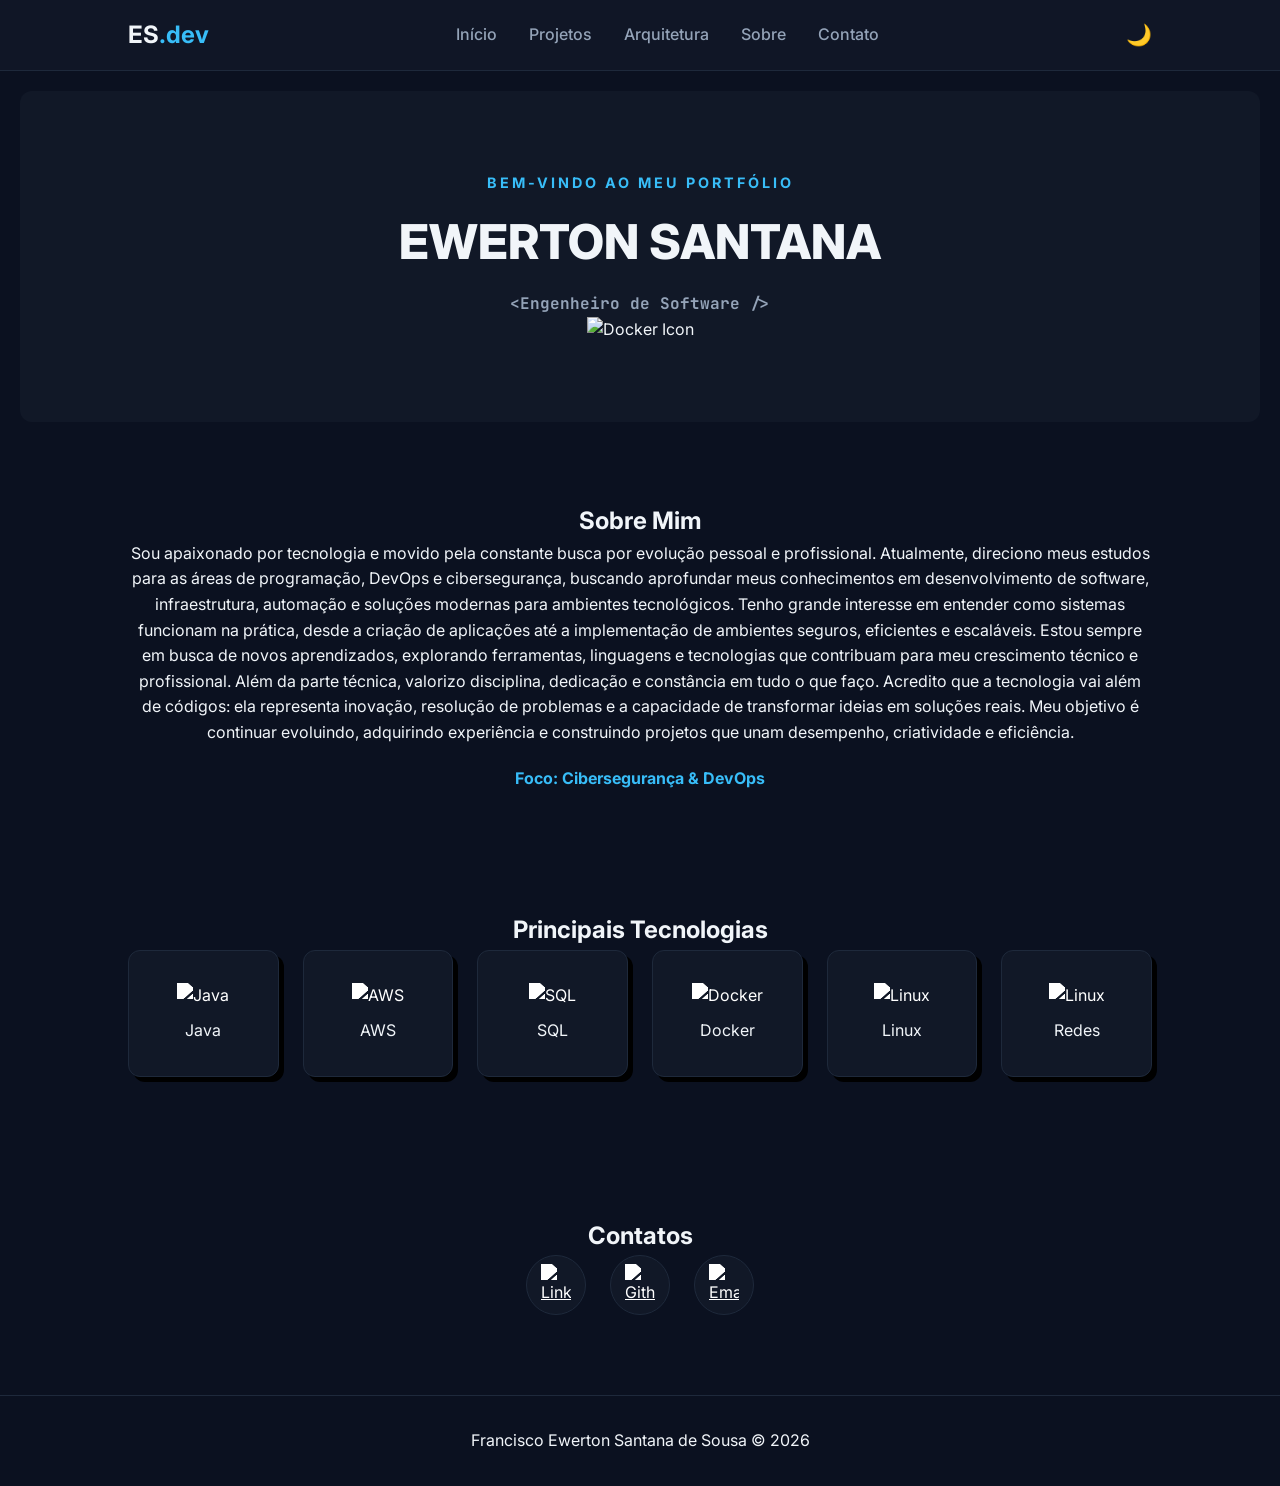
==== index.html @ 721ee4a9 "Atualização do portfólio" ====
<!DOCTYPE html>
<html lang="pt-br">
<head>
    <meta charset="UTF-8">
    <meta name="viewport" content="width=device-width, initial-scale=1.0">
    <title>Ewerton Santana | Engenheiro de Software</title>
    <link rel="stylesheet" href="style.css">
    <script src="https://unpkg.com/i18next/dist/umd/i18next.min.js"></script>
    <link rel="shortcut icon" href="img/logo1.png" type="image/x-icon">
    <link href="https://fonts.googleapis.com/css2?family=Inter:wght@300;400;700&family=JetBrains+Mono&display=swap" rel="stylesheet">
</head>
<body>

<header class="navbar">
    <div class="logo">ES<span>.dev</span></div>
    
    <div class="menu-toggle" id="mobile-menu">
        <span class="bar"></span>
        <span class="bar"></span>
        <span class="bar"></span>
    </div>

    <nav class="nav-menu">
        <ul class="menu-links">
            <li><a href="#" data-i18n="nav_inicio">Início</a></li>
            <li><a href="projetos.html" data-i18n="nav_projetos">Projetos</a></li>
            <li><a href="Arquitetura.html" data-i18n="nav_arquitetura">Arquitetura</a></li>
            <li><a href="sobre.html" data-i18n="nav_sobre">Sobre</a></li>
            <li><a href="contatos.html" data-i18n="nav_contato">Contato</a></li>
        </ul>
    </nav>

    <div class="actions">
        
        <button id="toggle-theme">🌙</button>
    </div>
</header>

<main class="content">
    <section class="hero">
        <div class="hero-content">
            <h2 data-i18n="welcome" class="welcome-text">Bem-vindo ao meu portfólio</h2>
            <h1>EWERTON SANTANA</h1>
            <h4 class="typing-text" data-i18n="cargo">&lt;Engenheiro de Software /&gt;</h4>
                        
            <div class="hero-badge">
                <img src="https://img.icons8.com/?size=100&id=6z06wCF5xvcW&format=png&color=4DABF7" alt="Docker Icon">
            </div>
        </div>
    </section>

    <section class="about-summary">
        <div class="container">
            <h2 data-i18n="nav_sobre">Sobre Mim</h2>
            <p data-i18n="about_p1">Sou apaixonado por tecnologia e movido pela constante busca por evolução pessoal e profissional. Atualmente, direciono meus estudos para as áreas de programação, DevOps e cibersegurança, buscando aprofundar meus conhecimentos em desenvolvimento de software, infraestrutura, automação e soluções modernas para ambientes tecnológicos.
Tenho grande interesse em entender como sistemas funcionam na prática, desde a criação de aplicações até a implementação de ambientes seguros, eficientes e escaláveis. Estou sempre em busca de novos aprendizados, explorando ferramentas, linguagens e tecnologias que contribuam para meu crescimento técnico e profissional.
Além da parte técnica, valorizo disciplina, dedicação e constância em tudo o que faço. Acredito que a tecnologia vai além de códigos: ela representa inovação, resolução de problemas e a capacidade de transformar ideias em soluções reais. Meu objetivo é continuar evoluindo, adquirindo experiência e construindo projetos que unam desempenho, criatividade e eficiência.</p>
            <div class="about-highlights">
                <span><strong>Foco:</strong> Cibersegurança & DevOps</span>
                
            </div>
        </div>
    </section>

    <section class="tech">
      <center>  <h2 data-i18n="tech_titulo">Principais Tecnologias</h2> </center>
       <center>  <h2 data-i18n="tech_titulo"></h2> </center>
 <center>  <h2 data-i18n="tech_titulo"></h2> </center>




        <div class="grid">
            <div class="card"><img src="https://img.icons8.com/?size=100&id=ETDhNONw82Nc&format=png&color=000000" alt="Java"><p>Java</p></div>
            <div class="card"><img src="https://img.icons8.com/?size=100&id=VoXRGxL3ekkk&format=png&color=000000" alt="AWS"><p>AWS</p></div>
            <div class="card"><img src="https://img.icons8.com/?size=100&id=dwJoQUjh5qoh&format=png&color=000000" alt="SQL"><p>SQL</p></div>
            <div class="card"><img src="https://img.icons8.com/?size=100&id=22801&format=png&color=000000" alt="Docker"><p>Docker</p></div>
            <div class="card"><img src="https://img.icons8.com/?size=100&id=38796&format=png&color=000000" alt="Linux"><p>Linux</p></div>
             <div class="card"><img src="https://img.icons8.com/?size=100&id=rl0sIZNchpNB&format=png&color=000000" alt="Linux"><p>Redes</p></div>
        </div>
    </section>

    <section class="contact">
        <h2 data-i18n="nav_contato">Contatos</h2>
        <div class="contact-buttons">
            <a href="https://www.linkedin.com/in/ewerton-sousa2406" class="social-btn"><img src="https://img.icons8.com/?size=50&id=16166&format=png&color=FFFFFF" alt="Linkedin"></a>
            <a href="https://github.com/Ewerton-ux" class="social-btn"><img src="https://img.icons8.com/?size=50&id=16318&format=png&color=FFFFFF" alt="Github"></a>
            <a href="contatos.html" class="social-btn"><img src="https://img.icons8.com/?size=100&id=rUgzXdXFnhmg&format=png&color=FFFFFF" alt="Email"></a>
        </div>
    </section>
</main>

<footer>
    <p>Francisco Ewerton Santana de Sousa &copy; 2026</p>
</footer>

<script src="scritp.js"></script>
</body>
</html>
---- style.css ----
/* ==========================================================================
   1. VARIÁVEIS E CONFIGURAÇÕES
   ========================================================================== */
:root {
    --bg-color: #0B1120;
    --header-bg: rgba(17, 24, 39, 0.9);
    --card-bg: #111827;
    --text-primary: #F1F5F9;
    --text-secondary: #94A3B8;
    --accent-color: #38BDF8;
    --border-color: #1E293B;
    --transition: all 0.3s ease;
    --border-neo: 3px solid #000;
    --shadow-neo: 5px 5px 0px #000;
}

.light-mode {
    --bg-color: #f8f1f9;
    --header-bg: rgba(226, 232, 240, 0.9);
    --card-bg: #0059ff50;
    --text-primary: #0F172A;
    --text-secondary: #475569;
    --accent-color: #0284C7;
    --border-color: #3eb1f3;
}

/* ==========================================================================
   2. RESET E GERAL
   ========================================================================== */
* { margin: 0; padding: 0; box-sizing: border-box; }

body {
    background-color: var(--bg-color);
    color: var(--text-primary);
    font-family: 'Inter', sans-serif;
    line-height: 1.6;
    overflow-x: hidden;
}

/* ==========================================================================
   3. NAVBAR E MENU RESPONSIVO
   ========================================================================== */
.navbar {
    display: flex;
    justify-content: space-between;
    align-items: center;
    padding: 1rem 10%;
    background: var(--header-bg);
    backdrop-filter: blur(10px);
    position: sticky;
    top: 0;
    z-index: 1000;
    border-bottom: 1px solid var(--border-color);
}

.logo { font-size: 1.5rem; font-weight: bold; }
.logo span { color: var(--accent-color); }

.menu-links { display: flex; list-style: none; gap: 2rem; }
.menu-links a { text-decoration: none; color: var(--text-secondary); font-weight: 500; transition: var(--transition); }
.menu-links a:hover { color: var(--accent-color); }

.menu-toggle { display: none; flex-direction: column; cursor: pointer; gap: 5px; z-index: 1001; }
.bar { width: 25px; height: 3px; background-color: var(--text-primary); transition: 0.3s; }

.actions { display: flex; align-items: center; gap: 1rem; }
.lang-select { background: var(--card-bg); color: var(--text-primary); border: 1px solid var(--border-color); padding: 5px; border-radius: 5px; }
#toggle-theme { background: transparent; border: none; font-size: 1.3rem; cursor: pointer; color: var(--text-primary); }

/* Layout Mobile */
@media (max-width: 768px) {
    .menu-toggle { display: flex; }

    .nav-menu {
        position: fixed;
        left: -100%;
        top: 0;
        flex-direction: column;
        background-color: var(--card-bg);
        width: 75%;
        height: 100vh;
        padding-top: 100px;
        transition: 0.4s;
        z-index: 1000;
        box-shadow: 10px 0 20px rgba(0,0,0,0.5);
    }

    .nav-menu.active { left: 0; }

    .menu-links {
        flex-direction: column;
        align-items: center;
        gap: 35px;
    }

    .menu-links a { font-size: 1.2rem; }

    /* X no Botão Hambúrguer */
    .menu-toggle.active .bar:nth-child(2) { opacity: 0; }
    .menu-toggle.active .bar:nth-child(1) { transform: translateY(8px) rotate(45deg); }
    .menu-toggle.active .bar:nth-child(3) { transform: translateY(-8px) rotate(-45deg); }

    .hero h1 { font-size: 2.2rem; }
    .project-card { flex-direction: column; }
    .grid { grid-template-columns: 1fr 1fr; }
}

/* ==========================================================================
   4. SEÇÕES
   ========================================================================== */
.hero { text-align: center; padding: 80px 20px; background-color: var(--card-bg); margin: 20px; border-radius: 12px; }
.welcome-text { font-size: 0.9rem; letter-spacing: 3px; text-transform: uppercase; color: var(--accent-color); margin-bottom: 10px; }
.hero h1 { font-size: 3rem; font-weight: 800; margin: 10px 0; }
.typing-text { color: var(--text-secondary); font-family: 'JetBrains Mono', monospace; }

.about-summary { text-align: center; padding: 60px 10%; }
.about-highlights { display: flex; justify-content: center; gap: 30px; margin-top: 20px; color: var(--accent-color); font-weight: bold; }

.tech { padding: 60px 10%; }
.grid { display: grid; grid-template-columns: repeat(auto-fit, minmax(120px, 1fr)); gap: 1.5rem; }
.card { background: var(--card-bg); padding: 2rem; border-radius: 12px; text-align: center; border: 1px solid var(--border-color); box-shadow: var(--shadow-neo); transition: var(--transition); }
.card img { width: 50px; margin-bottom: 10px; filter: brightness(0) invert(1); }
.light-mode .card img { filter: none; }

.projects { padding: 60px 10%; background-color: var(--card-bg); }
.project-card { display: flex; background: var(--bg-color); border: var(--border-neo); box-shadow: var(--shadow-neo); border-radius: 15px; overflow: hidden; margin: 20px 0; }
.project-img-placeholder { flex: 1; min-height: 200px; }
.project-img-placeholder img { width: 100%; height: 100%; object-fit: cover; }
.project-info { flex: 1.5; padding: 2rem; }

.btn { padding: 0.8rem 1.5rem; border: var(--border-neo); box-shadow: 3px 3px 0px #000; text-decoration: none; font-weight: bold; display: inline-block; transition: 0.2s; }
.btn.primary { background: var(--accent-color); color: #000; }
.btn.secondary { background: #334155; color: #fff; }
.btn:hover { transform: translate(-2px, -2px); box-shadow: 5px 5px 0px #000; }

.contact { text-align: center; padding: 80px 10%; }
.contact-buttons { display: flex; justify-content: center; gap: 1.5rem; }
.social-btn { width: 60px; height: 60px; background: var(--card-bg); border: 1px solid var(--border-color); border-radius: 50%; display: flex; justify-content: center; align-items: center; transition: 0.3s; }
.social-btn img { width: 30px; filter: brightness(0) invert(1); }
.light-mode .social-btn img { filter: none; }

footer { text-align: center; padding: 2rem; border-top: 1px solid var(--border-color); }

/* SCROLLBAR */
::-webkit-scrollbar { width: 8px; }
::-webkit-scrollbar-track { background: var(--bg-color); }
::-webkit-scrollbar-thumb { background: var(--accent-color); border-radius: 10px; }
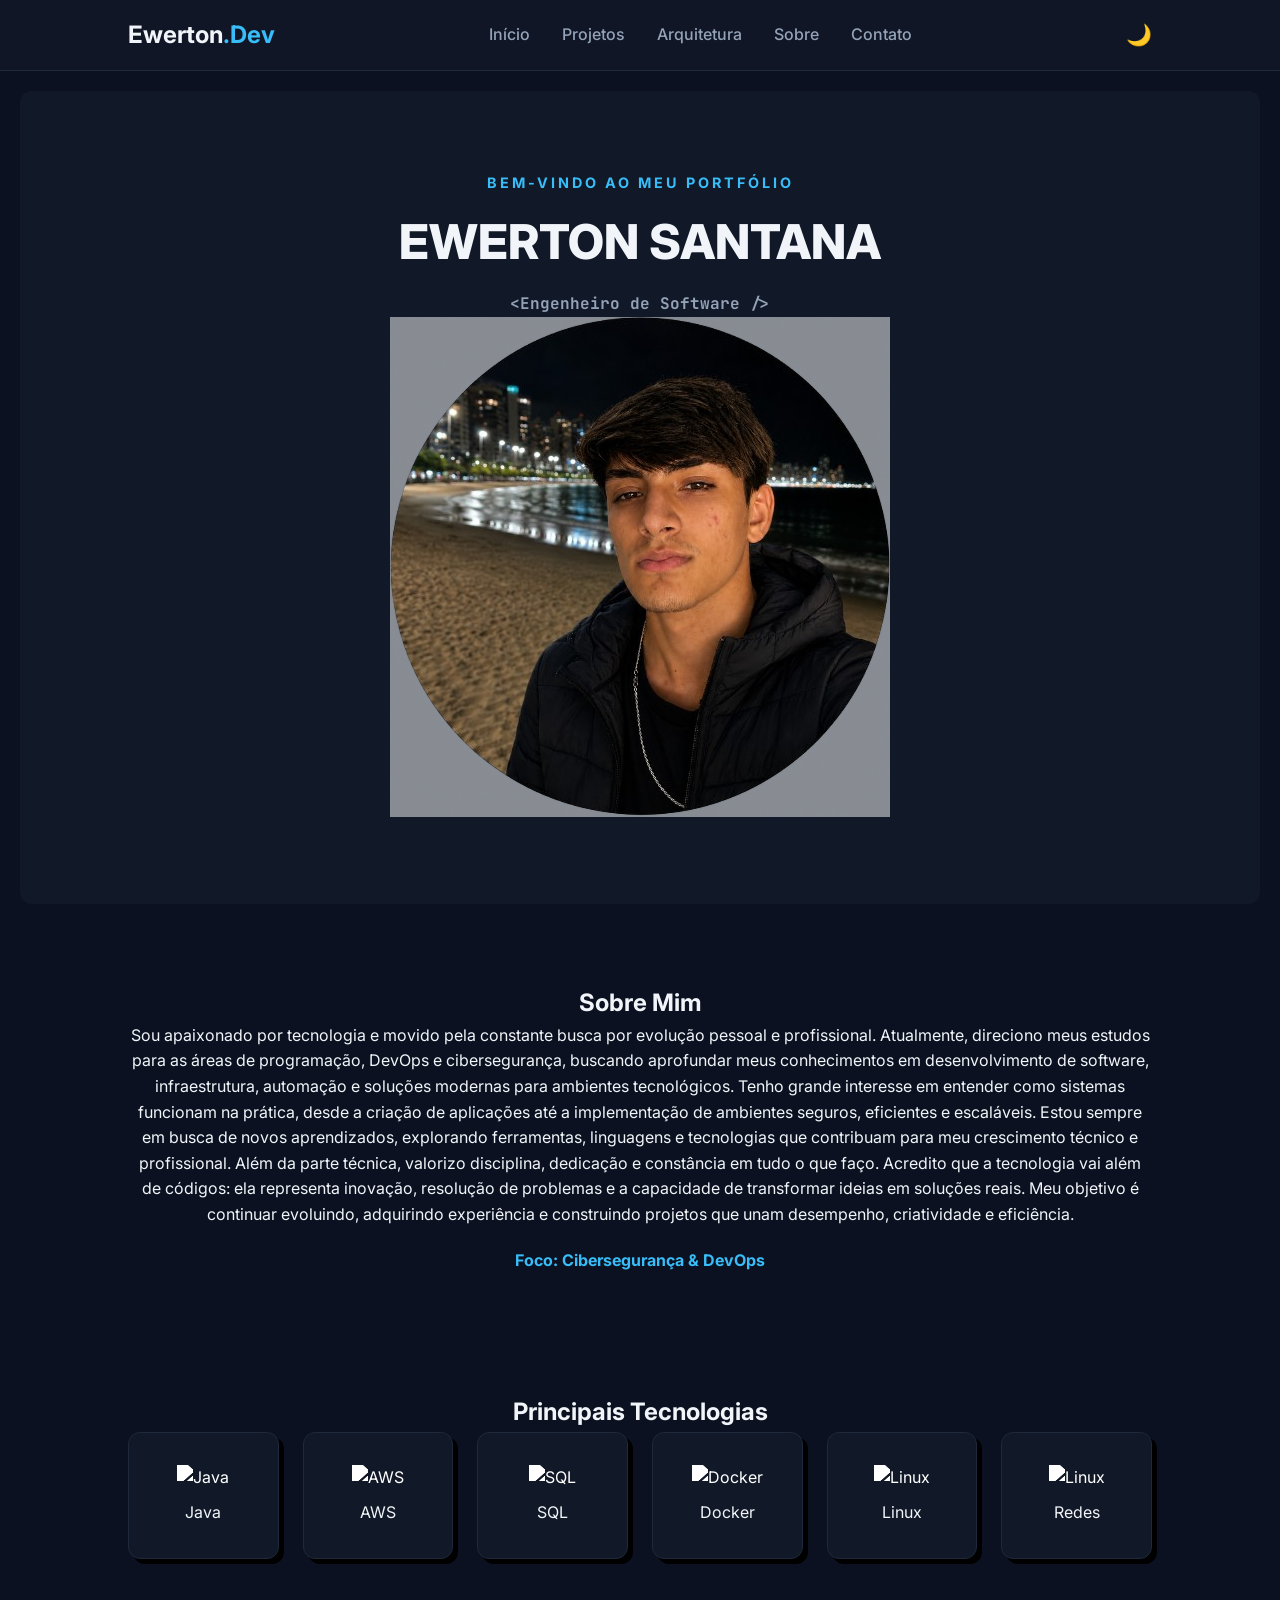
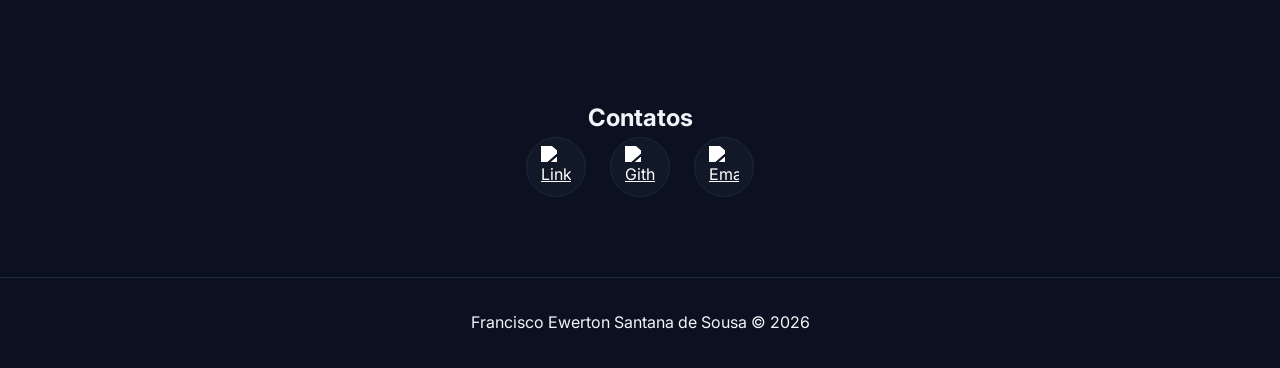
==== commit 0acd8692: "atuaalização pessoal" ====
--- a/index.html
+++ b/index.html
@@ -12,7 +12,7 @@
 <body>
 
 <header class="navbar">
-    <div class="logo">ES<span>.dev</span></div>
+    <div class="logo">Ewerton<span>.Dev</span></div>
     
     <div class="menu-toggle" id="mobile-menu">
         <span class="bar"></span>
@@ -44,7 +44,7 @@
             <h4 class="typing-text" data-i18n="cargo">&lt;Engenheiro de Software /&gt;</h4>
                         
             <div class="hero-badge">
-                <img src="https://img.icons8.com/?size=100&id=6z06wCF5xvcW&format=png&color=4DABF7" alt="Docker Icon">
+                <img src="img/unnamed_2_-removebg-preview.png" alt="Docker Icon">
             </div>
         </div>
     </section>
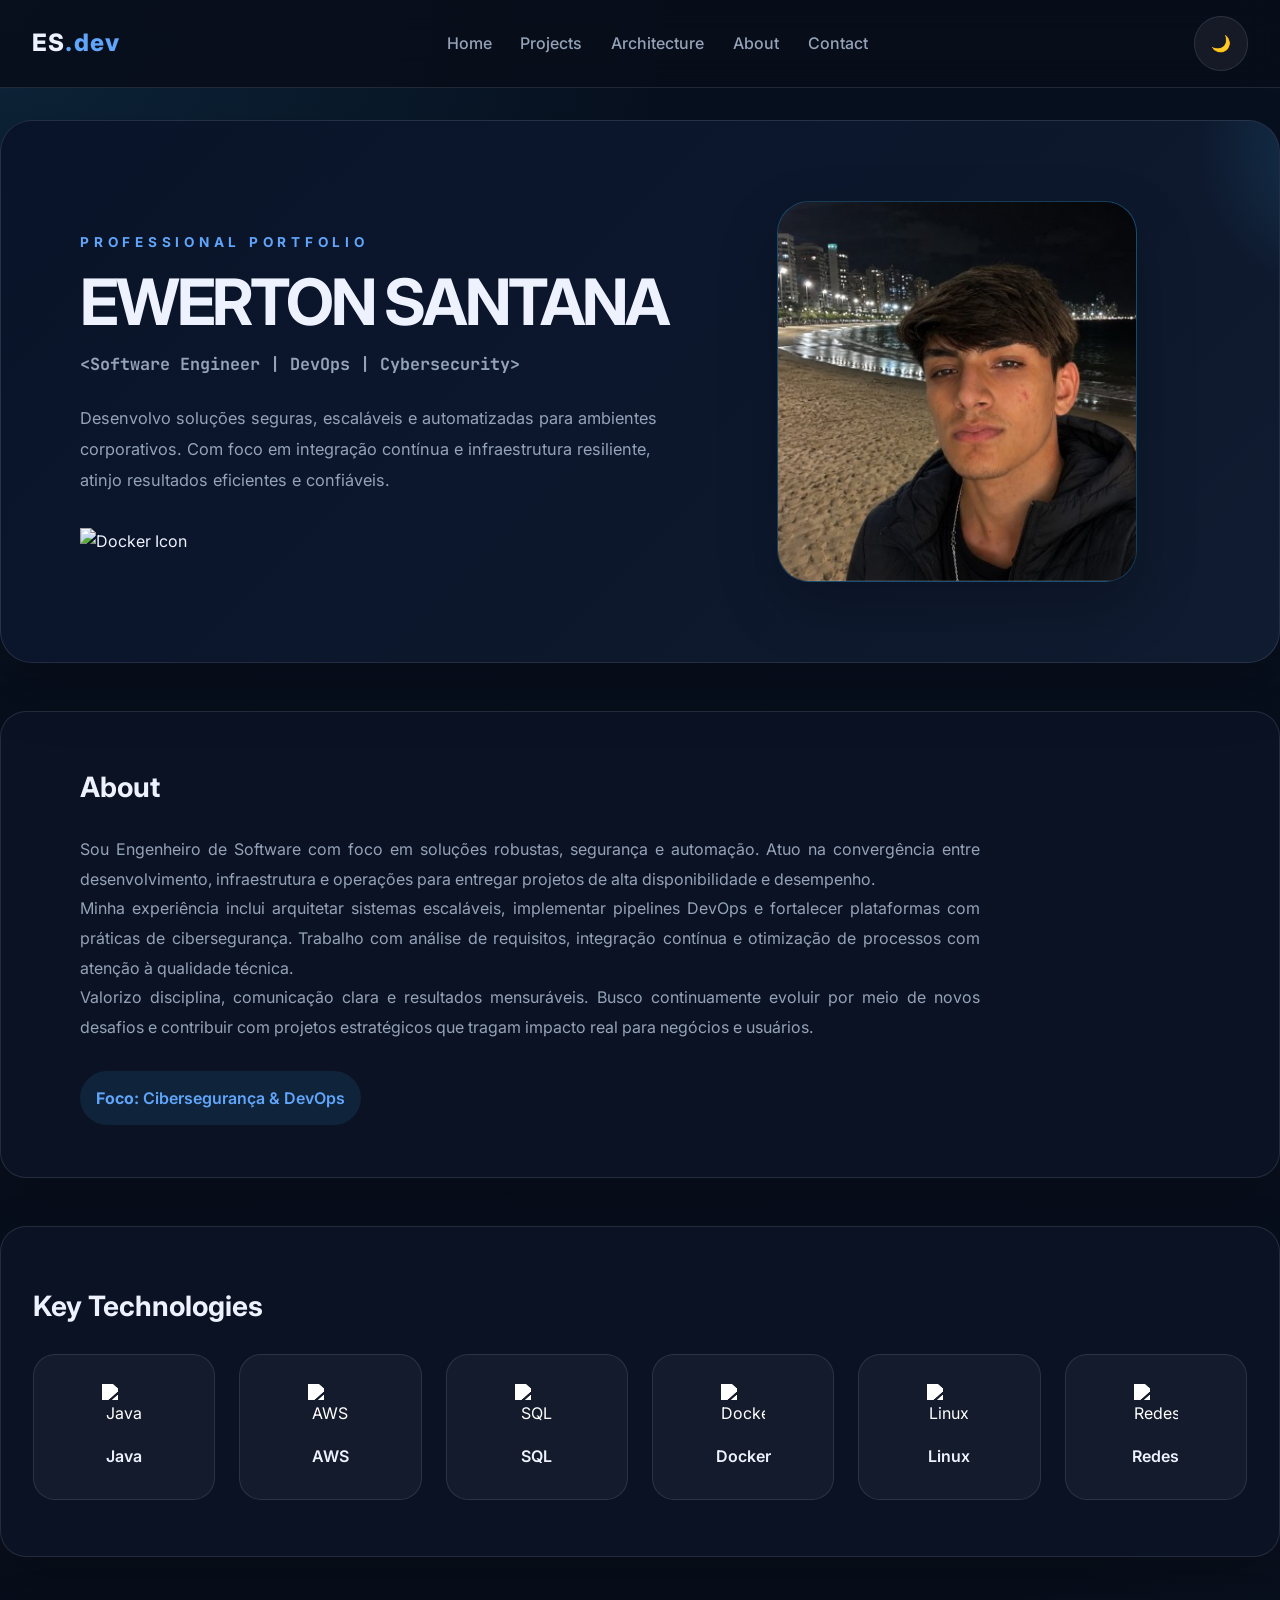
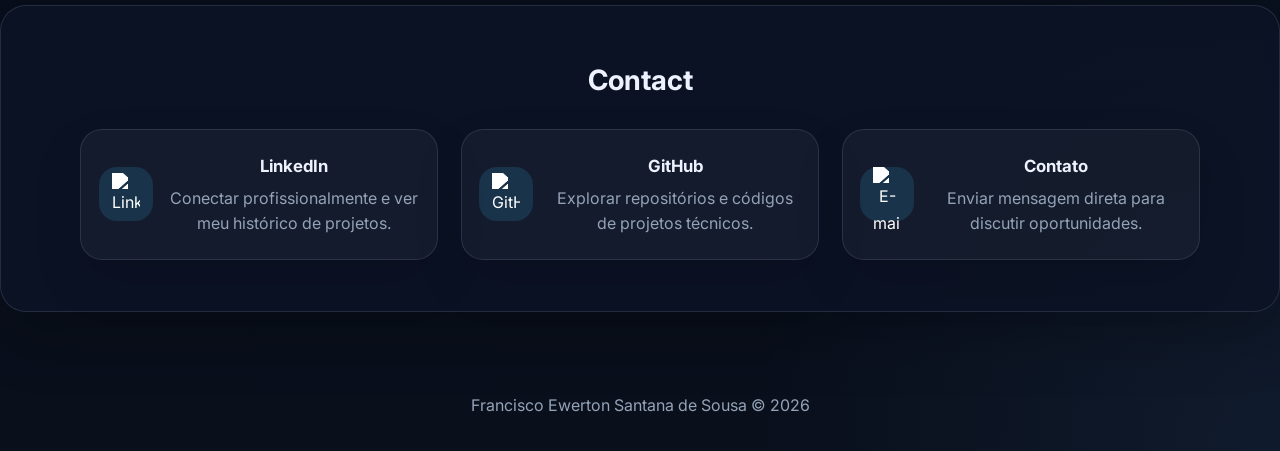
==== commit 5cc47296: "“atualizacao”" ====
--- a/index.html
+++ b/index.html
@@ -1,99 +1,137 @@
 <!DOCTYPE html>
-<html lang="pt-br">
+<html lang="pt-BR">
 <head>
     <meta charset="UTF-8">
     <meta name="viewport" content="width=device-width, initial-scale=1.0">
     <title>Ewerton Santana | Engenheiro de Software</title>
+    
     <link rel="stylesheet" href="style.css">
+    <link rel="shortcut icon" href="img/logo1.png" type="image/x-icon">
+    
+    <link href="https://fonts.googleapis.com/css2?family=Inter:wght@300;400;500;700;800&family=JetBrains+Mono:wght@400;700&display=swap" rel="stylesheet">
+    
     <script src="https://unpkg.com/i18next/dist/umd/i18next.min.js"></script>
-    <link rel="shortcut icon" href="img/logo1.png" type="image/x-icon">
-    <link href="https://fonts.googleapis.com/css2?family=Inter:wght@300;400;700&family=JetBrains+Mono&display=swap" rel="stylesheet">
 </head>
 <body>
 
-<header class="navbar">
-    <div class="logo">Ewerton<span>.Dev</span></div>
-    
-    <div class="menu-toggle" id="mobile-menu">
-        <span class="bar"></span>
-        <span class="bar"></span>
-        <span class="bar"></span>
-    </div>
+    <header class="navbar">
+        <div class="logo">ES<span>.dev</span></div>
+        
+        <div class="menu-toggle" id="mobile-menu" aria-label="Abrir menu">
+            <span class="bar"></span>
+            <span class="bar"></span>
+            <span class="bar"></span>
+        </div>
 
-    <nav class="nav-menu">
-        <ul class="menu-links">
-            <li><a href="#" data-i18n="nav_inicio">Início</a></li>
-            <li><a href="projetos.html" data-i18n="nav_projetos">Projetos</a></li>
-            <li><a href="Arquitetura.html" data-i18n="nav_arquitetura">Arquitetura</a></li>
-            <li><a href="sobre.html" data-i18n="nav_sobre">Sobre</a></li>
-            <li><a href="contatos.html" data-i18n="nav_contato">Contato</a></li>
-        </ul>
-    </nav>
+        <nav class="nav-menu">
+            <ul class="menu-links">
+                <li><a href="#" data-i18n="nav_inicio">Início</a></li>
+                <li><a href="projetos.html" data-i18n="nav_projetos">Projetos</a></li>
+                <li><a href="Arquitetura.html" data-i18n="nav_arquitetura">Arquitetura</a></li>
+                <li><a href="sobre.html" data-i18n="nav_sobre">Sobre</a></li>
+                <li><a href="contatos.html" data-i18n="nav_contato">Contato</a></li>
+            </ul>
+        </nav>
 
-    <div class="actions">
+        <div class="actions">
+            <button id="toggle-theme" aria-label="Alterar tema">🌙</button>
+        </div>
+    </header>
+
+    <main class="content">
         
-        <button id="toggle-theme">🌙</button>
-    </div>
-</header>
+        <section class="hero">
+            <div class="hero-grid">
+                <div class="hero-copy">
+                    <h2 data-i18n="welcome" class="welcome-text">Portfólio Profissional</h2>
+                    <h1>EWERTON SANTANA</h1>
+                    <h4 class="typing-text" data-i18n="cargo">&lt;Engenheiro de Software | DevOps | Cibersegurança&gt;</h4>
+                    <p class="hero-description">
+                        Desenvolvo soluções seguras, escaláveis e automatizadas para ambientes corporativos. Com foco em integração contínua e infraestrutura resiliente, atinjo resultados eficientes e confiáveis.
+                    </p>
+                    <div class="hero-badge">
+                        <img src="https://img.icons8.com/?size=100&id=6z06wCF5xvcW&format=png&color=4DABF7" alt="Docker Icon">
+                    </div>
+                </div>
+                <div class="hero-visual">
+                    <div class="hero-photo-wrap">
+                        <img src="img/perfil.jpeg" alt="Foto de Ewerton Santana" class="hero-photo">
+                    </div>
+                </div>
+            </div>
+        </section>
 
-<main class="content">
-    <section class="hero">
-        <div class="hero-content">
-            <h2 data-i18n="welcome" class="welcome-text">Bem-vindo ao meu portfólio</h2>
-            <h1>EWERTON SANTANA</h1>
-            <h4 class="typing-text" data-i18n="cargo">&lt;Engenheiro de Software /&gt;</h4>
-                        
-            <div class="hero-badge">
-                <img src="img/unnamed_2_-removebg-preview.png" alt="Docker Icon">
+        <section class="about-summary">
+            <div class="container">
+                <h2 data-i18n="nav_sobre">Sobre Mim</h2>
+                <p>
+                    Sou Engenheiro de Software com foco em soluções robustas, segurança e automação. Atuo na convergência entre desenvolvimento, infraestrutura e operações para entregar projetos de alta disponibilidade e desempenho.
+                </p>
+                <p>
+                    Minha experiência inclui arquitetar sistemas escaláveis, implementar pipelines DevOps e fortalecer plataformas com práticas de cibersegurança. Trabalho com análise de requisitos, integração contínua e otimização de processos com atenção à qualidade técnica.
+                </p>
+                <p>
+                    Valorizo disciplina, comunicação clara e resultados mensuráveis. Busco continuamente evoluir por meio de novos desafios e contribuir com projetos estratégicos que tragam impacto real para negócios e usuários.
+                </p>
+                <div class="about-highlights">
+                    <span><strong>Foco:</strong> Cibersegurança & DevOps</span>
+                </div>
             </div>
-        </div>
-    </section>
+        </section>
 
-    <section class="about-summary">
-        <div class="container">
-            <h2 data-i18n="nav_sobre">Sobre Mim</h2>
-            <p data-i18n="about_p1">Sou apaixonado por tecnologia e movido pela constante busca por evolução pessoal e profissional. Atualmente, direciono meus estudos para as áreas de programação, DevOps e cibersegurança, buscando aprofundar meus conhecimentos em desenvolvimento de software, infraestrutura, automação e soluções modernas para ambientes tecnológicos.
-Tenho grande interesse em entender como sistemas funcionam na prática, desde a criação de aplicações até a implementação de ambientes seguros, eficientes e escaláveis. Estou sempre em busca de novos aprendizados, explorando ferramentas, linguagens e tecnologias que contribuam para meu crescimento técnico e profissional.
-Além da parte técnica, valorizo disciplina, dedicação e constância em tudo o que faço. Acredito que a tecnologia vai além de códigos: ela representa inovação, resolução de problemas e a capacidade de transformar ideias em soluções reais. Meu objetivo é continuar evoluindo, adquirindo experiência e construindo projetos que unam desempenho, criatividade e eficiência.</p>
-            <div class="about-highlights">
-                <span><strong>Foco:</strong> Cibersegurança & DevOps</span>
-                
+        <section class="tech">
+            <h2 data-i18n="tech_titulo" class="section-title">Principais Tecnologias</h2>
+            
+            <div class="grid">
+                <div class="card"><img src="https://img.icons8.com/?size=100&id=ETDhNONw82Nc&format=png&color=000000" alt="Java"><p>Java</p></div>
+                <div class="card"><img src="https://img.icons8.com/?size=100&id=VoXRGxL3ekkk&format=png&color=000000" alt="AWS"><p>AWS</p></div>
+                <div class="card"><img src="https://img.icons8.com/?size=100&id=dwJoQUjh5qoh&format=png&color=000000" alt="SQL"><p>SQL</p></div>
+                <div class="card"><img src="https://img.icons8.com/?size=100&id=22801&format=png&color=000000" alt="Docker"><p>Docker</p></div>
+                <div class="card"><img src="https://img.icons8.com/?size=100&id=38796&format=png&color=000000" alt="Linux"><p>Linux</p></div>
+                <div class="card"><img src="https://img.icons8.com/?size=100&id=rl0sIZNchpNB&format=png&color=000000" alt="Redes"><p>Redes</p></div>
             </div>
-        </div>
-    </section>
+        </section>
 
-    <section class="tech">
-      <center>  <h2 data-i18n="tech_titulo">Principais Tecnologias</h2> </center>
-       <center>  <h2 data-i18n="tech_titulo"></h2> </center>
- <center>  <h2 data-i18n="tech_titulo"></h2> </center>
+        <section class="contact">
+            <div class="container">
+                <h2 data-i18n="nav_contato">Contatos</h2>
+                <div class="contact-grid">
+                    <a href="https://www.linkedin.com/in/ewerton-sousa2406" target="_blank" rel="noopener" class="contact-card">
+                        <div class="contact-icon">
+                            <img src="https://img.icons8.com/?size=50&id=16166&format=png&color=4DABF7" alt="LinkedIn">
+                        </div>
+                        <div>
+                            <h3>LinkedIn</h3>
+                            <p>Conectar profissionalmente e ver meu histórico de projetos.</p>
+                        </div>
+                    </a>
+                    <a href="https://github.com/Ewerton-ux" target="_blank" rel="noopener" class="contact-card">
+                        <div class="contact-icon">
+                            <img src="https://img.icons8.com/?size=50&id=16318&format=png&color=4DABF7" alt="GitHub">
+                        </div>
+                        <div>
+                            <h3>GitHub</h3>
+                            <p>Explorar repositórios e códigos de projetos técnicos.</p>
+                        </div>
+                    </a>
+                    <a href="contatos.html" class="contact-card">
+                        <div class="contact-icon">
+                            <img src="https://img.icons8.com/?size=50&id=rUgzXdXFnhmg&format=png&color=4DABF7" alt="E-mail">
+                        </div>
+                        <div>
+                            <h3>Contato</h3>
+                            <p>Enviar mensagem direta para discutir oportunidades.</p>
+                        </div>
+                    </a>
+                </div>
+            </div>
+        </section>
+    </main>
 
+    <footer>
+        <p>Francisco Ewerton Santana de Sousa &copy; 2026</p>
+    </footer>
 
-
-
-        <div class="grid">
-            <div class="card"><img src="https://img.icons8.com/?size=100&id=ETDhNONw82Nc&format=png&color=000000" alt="Java"><p>Java</p></div>
-            <div class="card"><img src="https://img.icons8.com/?size=100&id=VoXRGxL3ekkk&format=png&color=000000" alt="AWS"><p>AWS</p></div>
-            <div class="card"><img src="https://img.icons8.com/?size=100&id=dwJoQUjh5qoh&format=png&color=000000" alt="SQL"><p>SQL</p></div>
-            <div class="card"><img src="https://img.icons8.com/?size=100&id=22801&format=png&color=000000" alt="Docker"><p>Docker</p></div>
-            <div class="card"><img src="https://img.icons8.com/?size=100&id=38796&format=png&color=000000" alt="Linux"><p>Linux</p></div>
-             <div class="card"><img src="https://img.icons8.com/?size=100&id=rl0sIZNchpNB&format=png&color=000000" alt="Linux"><p>Redes</p></div>
-        </div>
-    </section>
-
-    <section class="contact">
-        <h2 data-i18n="nav_contato">Contatos</h2>
-        <div class="contact-buttons">
-            <a href="https://www.linkedin.com/in/ewerton-sousa2406" class="social-btn"><img src="https://img.icons8.com/?size=50&id=16166&format=png&color=FFFFFF" alt="Linkedin"></a>
-            <a href="https://github.com/Ewerton-ux" class="social-btn"><img src="https://img.icons8.com/?size=50&id=16318&format=png&color=FFFFFF" alt="Github"></a>
-            <a href="contatos.html" class="social-btn"><img src="https://img.icons8.com/?size=100&id=rUgzXdXFnhmg&format=png&color=FFFFFF" alt="Email"></a>
-        </div>
-    </section>
-</main>
-
-<footer>
-    <p>Francisco Ewerton Santana de Sousa &copy; 2026</p>
-</footer>
-
-<script src="scritp.js"></script>
+    <script src="script.js" defer></script>
 </body>
 </html>
--- a/style.css
+++ b/style.css
@@ -1,73 +1,538 @@
-/* ==========================================================================
-   1. VARIÁVEIS E CONFIGURAÇÕES
-   ========================================================================== */
 :root {
-    --bg-color: #0B1120;
-    --header-bg: rgba(17, 24, 39, 0.9);
-    --card-bg: #111827;
-    --text-primary: #F1F5F9;
-    --text-secondary: #94A3B8;
-    --accent-color: #38BDF8;
-    --border-color: #1E293B;
-    --transition: all 0.3s ease;
-    --border-neo: 3px solid #000;
-    --shadow-neo: 5px 5px 0px #000;
+    --bg-color: #07101f;
+    --header-bg: rgba(8, 13, 26, 0.88);
+    --section-bg: rgba(12, 20, 37, 0.95);
+    --card-bg: rgba(14, 23, 43, 0.94);
+    --text-primary: #eef2ff;
+    --text-secondary: #94a3b8;
+    --accent-color: #60a5fa;
+    --accent-strong: #38bdf8;
+    --border-color: rgba(148, 163, 184, 0.18);
+    --transition: 0.32s ease;
+    --shadow-soft: 0 24px 60px rgba(0, 0, 0, 0.22);
 }
 
 .light-mode {
-    --bg-color: #f8f1f9;
-    --header-bg: rgba(226, 232, 240, 0.9);
-    --card-bg: #0059ff50;
-    --text-primary: #0F172A;
+    --bg-color: #f8fafc;
+    --header-bg: rgba(255, 255, 255, 0.95);
+    --section-bg: rgba(255, 255, 255, 0.85);
+    --card-bg: rgba(255, 255, 255, 0.97);
+    --text-primary: #0b1120;
     --text-secondary: #475569;
-    --accent-color: #0284C7;
-    --border-color: #3eb1f3;
-}
-
-/* ==========================================================================
-   2. RESET E GERAL
-   ========================================================================== */
-* { margin: 0; padding: 0; box-sizing: border-box; }
+    --accent-color: #0f6fff;
+    --accent-strong: #0284c7;
+    --border-color: rgba(148, 163, 184, 0.28);
+}
+
+* {
+    margin: 0;
+    padding: 0;
+    box-sizing: border-box;
+}
+
+html {
+    scroll-behavior: smooth;
+}
 
 body {
-    background-color: var(--bg-color);
+    min-height: 100vh;
+    font-family: 'Inter', sans-serif;
     color: var(--text-primary);
-    font-family: 'Inter', sans-serif;
-    line-height: 1.6;
+    background: radial-gradient(circle at top left, rgba(56, 189, 248, 0.12), transparent 28%),
+                radial-gradient(circle at bottom right, rgba(96, 165, 250, 0.08), transparent 22%),
+                linear-gradient(180deg, #07101f 0%, #090f1b 100%);
+    line-height: 1.7;
     overflow-x: hidden;
-}
-
-/* ==========================================================================
-   3. NAVBAR E MENU RESPONSIVO
-   ========================================================================== */
+    transition: background 0.32s ease, color 0.32s ease;
+}
+
+img {
+    max-width: 100%;
+    display: block;
+}
+
+a {
+    color: inherit;
+}
+
+button,
+a,
+input,
+textarea {
+    font: inherit;
+}
+
+.container {
+    width: min(1120px, calc(100% - 3rem));
+    margin: 0 auto;
+}
+
 .navbar {
     display: flex;
     justify-content: space-between;
     align-items: center;
-    padding: 1rem 10%;
+    gap: 1rem;
+    padding: 1rem 2rem;
     background: var(--header-bg);
-    backdrop-filter: blur(10px);
+    backdrop-filter: blur(16px);
     position: sticky;
     top: 0;
     z-index: 1000;
     border-bottom: 1px solid var(--border-color);
 }
 
-.logo { font-size: 1.5rem; font-weight: bold; }
-.logo span { color: var(--accent-color); }
-
-.menu-links { display: flex; list-style: none; gap: 2rem; }
-.menu-links a { text-decoration: none; color: var(--text-secondary); font-weight: 500; transition: var(--transition); }
-.menu-links a:hover { color: var(--accent-color); }
-
-.menu-toggle { display: none; flex-direction: column; cursor: pointer; gap: 5px; z-index: 1001; }
-.bar { width: 25px; height: 3px; background-color: var(--text-primary); transition: 0.3s; }
-
-.actions { display: flex; align-items: center; gap: 1rem; }
-.lang-select { background: var(--card-bg); color: var(--text-primary); border: 1px solid var(--border-color); padding: 5px; border-radius: 5px; }
-#toggle-theme { background: transparent; border: none; font-size: 1.3rem; cursor: pointer; color: var(--text-primary); }
-
-/* Layout Mobile */
+.logo {
+    font-size: 1.5rem;
+    font-weight: 800;
+    letter-spacing: 0.05em;
+}
+
+.logo span {
+    color: var(--accent-color);
+}
+
+.nav-menu {
+    display: flex;
+    align-items: center;
+}
+
+.menu-links {
+    display: flex;
+    list-style: none;
+    gap: 1.8rem;
+}
+
+.menu-links a {
+    text-decoration: none;
+    color: var(--text-secondary);
+    font-weight: 500;
+    transition: color var(--transition);
+}
+
+.menu-links a:hover,
+.menu-links a:focus-visible {
+    color: var(--accent-color);
+}
+
+.menu-toggle {
+    display: none;
+    flex-direction: column;
+    cursor: pointer;
+    gap: 6px;
+}
+
+.bar {
+    width: 26px;
+    height: 3px;
+    background-color: var(--text-primary);
+    border-radius: 999px;
+    transition: transform 0.3s ease, opacity 0.3s ease;
+}
+
+.actions {
+    display: flex;
+    align-items: center;
+    gap: 1rem;
+}
+
+#toggle-theme {
+    background: rgba(255, 255, 255, 0.06);
+    border: 1px solid var(--border-color);
+    border-radius: 999px;
+    padding: 0.8rem 1rem;
+    cursor: pointer;
+    color: var(--text-primary);
+    transition: background var(--transition), border-color var(--transition);
+}
+
+#toggle-theme:hover {
+    background: rgba(255, 255, 255, 0.12);
+    border-color: var(--accent-color);
+}
+
+.hero {
+    position: relative;
+    overflow: hidden;
+    background: linear-gradient(135deg, rgba(9, 19, 41, 0.96), rgba(16, 28, 49, 0.98));
+    border: 1px solid var(--border-color);
+    border-radius: 32px;
+    box-shadow: var(--shadow-soft);
+    padding: 5rem 2rem;
+    margin: 2rem auto 3rem;
+}
+
+.hero::before {
+    content: '';
+    position: absolute;
+    top: -30%;
+    right: -20%;
+    width: 380px;
+    height: 380px;
+    background: radial-gradient(circle, rgba(56, 189, 248, 0.18), transparent 55%);
+    pointer-events: none;
+}
+
+.hero::after {
+    content: '';
+    position: absolute;
+    bottom: -20%;
+    left: -18%;
+    width: 260px;
+    height: 260px;
+    background: radial-gradient(circle, rgba(96, 165, 250, 0.14), transparent 50%);
+    pointer-events: none;
+}
+
+.hero-grid {
+    position: relative;
+    z-index: 1;
+    display: grid;
+    grid-template-columns: 1.1fr 0.9fr;
+    align-items: center;
+    gap: 2.5rem;
+    max-width: 1120px;
+    margin: 0 auto;
+}
+
+.hero-copy {
+    text-align: left;
+}
+
+.welcome-text {
+    display: inline-block;
+    font-size: 0.85rem;
+    letter-spacing: 0.35em;
+    text-transform: uppercase;
+    color: var(--accent-color);
+    margin-bottom: 1rem;
+}
+
+.hero h1 {
+    font-size: clamp(3rem, 5vw, 5rem);
+    line-height: 1;
+    letter-spacing: -0.05em;
+    margin-bottom: 1rem;
+}
+
+.hero-description {
+    max-width: 680px;
+    color: var(--text-secondary);
+    font-size: 1.02rem;
+    line-height: 1.9;
+    margin: 1.5rem 0 0;
+}
+
+.typing-text {
+    color: var(--text-secondary);
+    font-family: 'JetBrains Mono', monospace;
+    font-size: 1.05rem;
+}
+
+.hero-badge {
+    margin-top: 2rem;
+}
+
+.hero-visual {
+    display: flex;
+    justify-content: center;
+}
+
+.hero-photo-wrap {
+    width: min(360px, 100%);
+    aspect-ratio: 1 / 1.06;
+    border-radius: 32px;
+    overflow: hidden;
+    border: 1px solid rgba(56, 189, 248, 0.22);
+    box-shadow: var(--shadow-soft);
+    background: linear-gradient(180deg, rgba(56, 189, 248, 0.14), rgba(15, 23, 42, 0.82));
+    animation: float 6s ease-in-out infinite;
+}
+
+.hero-photo {
+    width: 100%;
+    height: 100%;
+    object-fit: cover;
+    display: block;
+}
+
+@keyframes float {
+    0%, 100% { transform: translateY(0); }
+    50% { transform: translateY(-12px); }
+}
+
+.about-summary,
+.tech,
+.contact {
+    background: var(--section-bg);
+    border: 1px solid var(--border-color);
+    border-radius: 26px;
+    box-shadow: var(--shadow-soft);
+    margin: 0 auto 3rem;
+    padding: 3.2rem 2rem;
+}
+
+.about-summary {
+    text-align: left;
+}
+
+.about-summary h2,
+.contact h2,
+.section-title {
+    color: var(--text-primary);
+    font-size: 1.75rem;
+    margin-bottom: 1.5rem;
+}
+
+.about-summary p {
+    max-width: 900px;
+    margin: 0;
+    text-align: justify;
+    color: var(--text-secondary);
+    line-height: 1.85;
+}
+
+.about-highlights {
+    display: inline-flex;
+    align-items: center;
+    gap: 0.75rem;
+    flex-wrap: wrap;
+    margin-top: 1.8rem;
+}
+
+.about-highlights span {
+    background: rgba(56, 189, 248, 0.1);
+    color: var(--accent-color);
+    padding: 0.85rem 1rem;
+    border-radius: 999px;
+    font-weight: 600;
+}
+
+.tech {
+    padding-top: 3.5rem;
+    padding-bottom: 3.5rem;
+}
+
+.grid {
+    display: grid;
+    grid-template-columns: repeat(auto-fit, minmax(140px, 1fr));
+    gap: 1.5rem;
+}
+
+.card {
+    background: rgba(255, 255, 255, 0.04);
+    border: 1px solid var(--border-color);
+    padding: 1.8rem 1rem;
+    border-radius: 22px;
+    text-align: center;
+    transition: transform var(--transition), border-color var(--transition), box-shadow var(--transition);
+}
+
+.card:hover {
+    transform: translateY(-6px);
+    border-color: var(--accent-color);
+    box-shadow: 0 20px 40px rgba(14, 24, 46, 0.22);
+}
+
+.card p {
+    margin-top: 1rem;
+    color: var(--text-primary);
+    font-weight: 600;
+}
+
+.card img {
+    width: 44px;
+    margin: 0 auto;
+    filter: brightness(0) invert(1);
+}
+
+.light-mode .card img {
+    filter: none;
+}
+
+.contact {
+    text-align: center;
+}
+
+.contact-grid {
+    display: grid;
+    grid-template-columns: repeat(auto-fit, minmax(260px, 1fr));
+    gap: 1.4rem;
+    justify-items: center;
+    margin-top: 1.5rem;
+}
+
+.contact-card {
+    display: flex;
+    align-items: center;
+    gap: 1rem;
+    width: 100%;
+    max-width: 460px;
+    padding: 1.35rem 1.1rem;
+    background: rgba(255, 255, 255, 0.04);
+    border: 1px solid var(--border-color);
+    border-radius: 22px;
+    box-shadow: 0 22px 50px rgba(0, 0, 0, 0.12);
+    text-decoration: none;
+    transition: transform var(--transition), border-color var(--transition), background var(--transition);
+}
+
+.contact-card:hover {
+    transform: translateY(-5px);
+    border-color: var(--accent-color);
+    background: rgba(96, 165, 250, 0.12);
+}
+
+.contact-card h3 {
+    margin: 0 0 0.35rem;
+    color: var(--text-primary);
+    font-size: 1.05rem;
+}
+
+.contact-card p {
+    margin: 0;
+    color: var(--text-secondary);
+    line-height: 1.6;
+}
+
+.contact-icon {
+    width: 54px;
+    height: 54px;
+    display: grid;
+    place-items: center;
+    border-radius: 18px;
+    background: rgba(56, 189, 248, 0.15);
+    flex-shrink: 0;
+}
+
+.contact-icon img {
+    width: 28px;
+    filter: brightness(0) invert(1);
+}
+
+.light-mode .contact-icon img {
+    filter: none;
+}
+
+footer {
+    text-align: center;
+    padding: 2rem 0;
+    color: var(--text-secondary);
+}
+
+@media screen and (max-width: 900px) {
+    .navbar {
+        flex-wrap: wrap;
+        padding: 1rem 1.5rem;
+    }
+
+    .menu-links {
+        position: absolute;
+        top: 100%;
+        left: 0;
+        right: 0;
+        flex-direction: column;
+        gap: 1rem;
+        background: var(--header-bg);
+        margin: 0;
+        padding: 1.5rem 2rem;
+        border-bottom: 1px solid var(--border-color);
+        max-height: 0;
+        overflow: hidden;
+        transition: max-height 0.3s ease;
+    }
+
+    .nav-menu.active .menu-links {
+        max-height: 320px;
+    }
+
+    .menu-toggle {
+        display: flex;
+    }
+
+    .actions {
+        order: 3;
+        width: 100%;
+        justify-content: flex-end;
+    }
+
+    .hero,
+    .about-summary,
+    .tech,
+    .contact {
+        margin: 1.5rem 1rem;
+        padding: 2.5rem 1.5rem;
+    }
+
+    .hero-grid {
+        grid-template-columns: 1fr;
+        gap: 1.8rem;
+    }
+
+    .hero-copy {
+        text-align: center;
+    }
+
+    .hero-description {
+        margin: 1.5rem auto 0;
+    }
+
+    .hero-visual {
+        justify-content: center;
+    }
+
+    .hero-photo-wrap {
+        width: min(320px, 100%);
+    }
+}
+
+@media screen and (max-width: 640px) {
+    .hero {
+        padding: 2.5rem 1rem;
+    }
+
+    .hero h1 {
+        font-size: 2.6rem;
+    }
+
+    .hero-description,
+    .about-summary p {
+        font-size: 0.98rem;
+    }
+
+    .menu-links {
+        padding: 1.25rem 1rem;
+    }
+
+    .contact-grid {
+        grid-template-columns: 1fr;
+    }
+}
+
+@media screen and (max-width: 640px) {
+    .hero {
+        padding: 3rem 1.5rem;
+    }
+
+    .hero h1 {
+        font-size: 2.7rem;
+    }
+
+    .hero-content,
+    .about-summary p {
+        text-align: left;
+    }
+
+    .menu-links {
+        padding: 1.25rem 1.5rem;
+    }
+}
+
+::-webkit-scrollbar-track { background: var(--bg-color); }
+::-webkit-scrollbar-thumb { background: var(--accent-color); border-radius: 10px; }
+
+/* ==========================================================================
+   5. RESPONSIVIDADE (MEDIA QUERIES)
+   ========================================================================== */
 @media (max-width: 768px) {
     .menu-toggle { display: flex; }
 
@@ -95,53 +560,11 @@
 
     .menu-links a { font-size: 1.2rem; }
 
-    /* X no Botão Hambúrguer */
+    /* Hambúrguer animado transformando em X */
     .menu-toggle.active .bar:nth-child(2) { opacity: 0; }
     .menu-toggle.active .bar:nth-child(1) { transform: translateY(8px) rotate(45deg); }
     .menu-toggle.active .bar:nth-child(3) { transform: translateY(-8px) rotate(-45deg); }
 
     .hero h1 { font-size: 2.2rem; }
-    .project-card { flex-direction: column; }
-    .grid { grid-template-columns: 1fr 1fr; }
-}
-
-/* ==========================================================================
-   4. SEÇÕES
-   ========================================================================== */
-.hero { text-align: center; padding: 80px 20px; background-color: var(--card-bg); margin: 20px; border-radius: 12px; }
-.welcome-text { font-size: 0.9rem; letter-spacing: 3px; text-transform: uppercase; color: var(--accent-color); margin-bottom: 10px; }
-.hero h1 { font-size: 3rem; font-weight: 800; margin: 10px 0; }
-.typing-text { color: var(--text-secondary); font-family: 'JetBrains Mono', monospace; }
-
-.about-summary { text-align: center; padding: 60px 10%; }
-.about-highlights { display: flex; justify-content: center; gap: 30px; margin-top: 20px; color: var(--accent-color); font-weight: bold; }
-
-.tech { padding: 60px 10%; }
-.grid { display: grid; grid-template-columns: repeat(auto-fit, minmax(120px, 1fr)); gap: 1.5rem; }
-.card { background: var(--card-bg); padding: 2rem; border-radius: 12px; text-align: center; border: 1px solid var(--border-color); box-shadow: var(--shadow-neo); transition: var(--transition); }
-.card img { width: 50px; margin-bottom: 10px; filter: brightness(0) invert(1); }
-.light-mode .card img { filter: none; }
-
-.projects { padding: 60px 10%; background-color: var(--card-bg); }
-.project-card { display: flex; background: var(--bg-color); border: var(--border-neo); box-shadow: var(--shadow-neo); border-radius: 15px; overflow: hidden; margin: 20px 0; }
-.project-img-placeholder { flex: 1; min-height: 200px; }
-.project-img-placeholder img { width: 100%; height: 100%; object-fit: cover; }
-.project-info { flex: 1.5; padding: 2rem; }
-
-.btn { padding: 0.8rem 1.5rem; border: var(--border-neo); box-shadow: 3px 3px 0px #000; text-decoration: none; font-weight: bold; display: inline-block; transition: 0.2s; }
-.btn.primary { background: var(--accent-color); color: #000; }
-.btn.secondary { background: #334155; color: #fff; }
-.btn:hover { transform: translate(-2px, -2px); box-shadow: 5px 5px 0px #000; }
-
-.contact { text-align: center; padding: 80px 10%; }
-.contact-buttons { display: flex; justify-content: center; gap: 1.5rem; }
-.social-btn { width: 60px; height: 60px; background: var(--card-bg); border: 1px solid var(--border-color); border-radius: 50%; display: flex; justify-content: center; align-items: center; transition: 0.3s; }
-.social-btn img { width: 30px; filter: brightness(0) invert(1); }
-.light-mode .social-btn img { filter: none; }
-
-footer { text-align: center; padding: 2rem; border-top: 1px solid var(--border-color); }
-
-/* SCROLLBAR */
-::-webkit-scrollbar { width: 8px; }
-::-webkit-scrollbar-track { background: var(--bg-color); }
-::-webkit-scrollbar-thumb { background: var(--accent-color); border-radius: 10px; }+    .grid { grid-template-columns: repeat(2, 1fr); }
+}
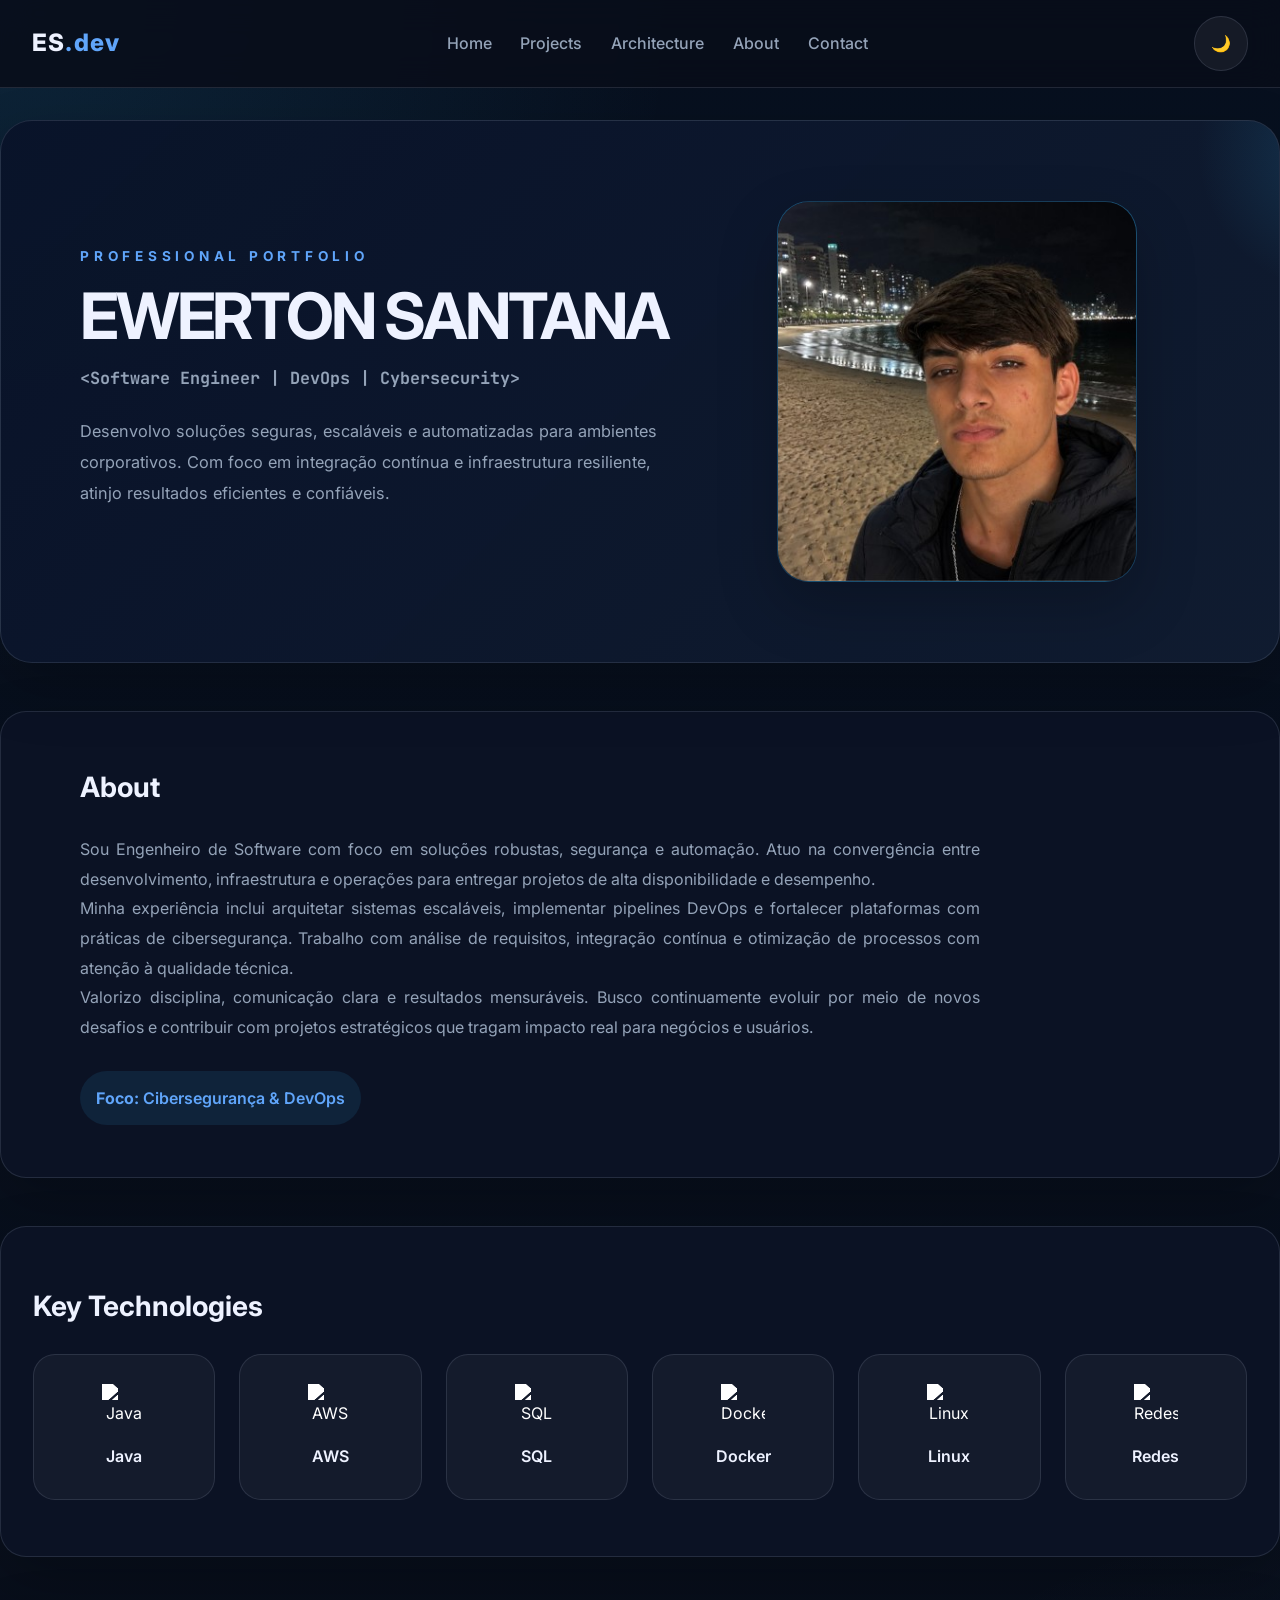
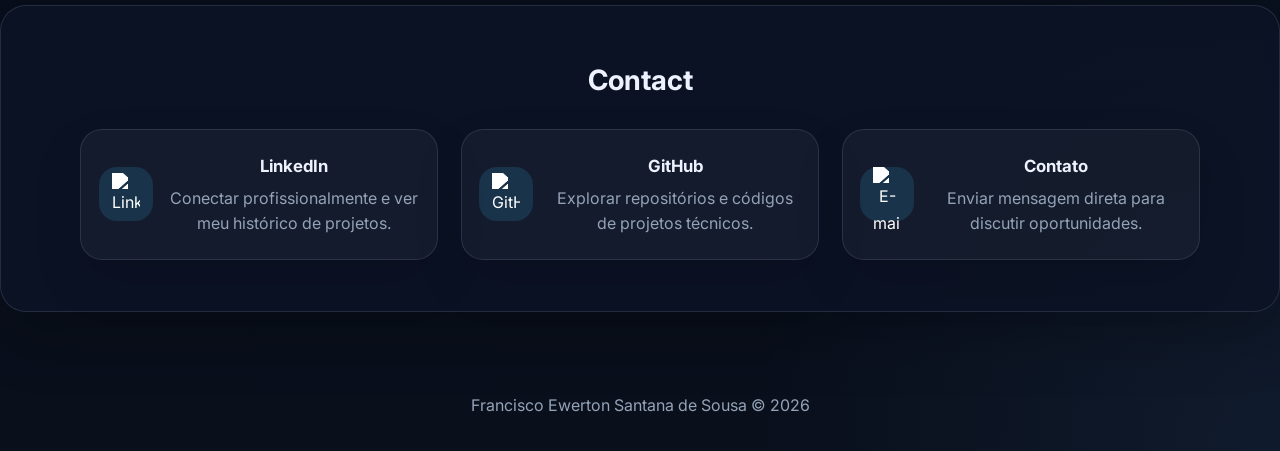
==== commit dacd28fb: "atualização" ====
--- a/index.html
+++ b/index.html
@@ -50,7 +50,7 @@
                         Desenvolvo soluções seguras, escaláveis e automatizadas para ambientes corporativos. Com foco em integração contínua e infraestrutura resiliente, atinjo resultados eficientes e confiáveis.
                     </p>
                     <div class="hero-badge">
-                        <img src="https://img.icons8.com/?size=100&id=6z06wCF5xvcW&format=png&color=4DABF7" alt="Docker Icon">
+                        <img src="" alt="">
                     </div>
                 </div>
                 <div class="hero-visual">
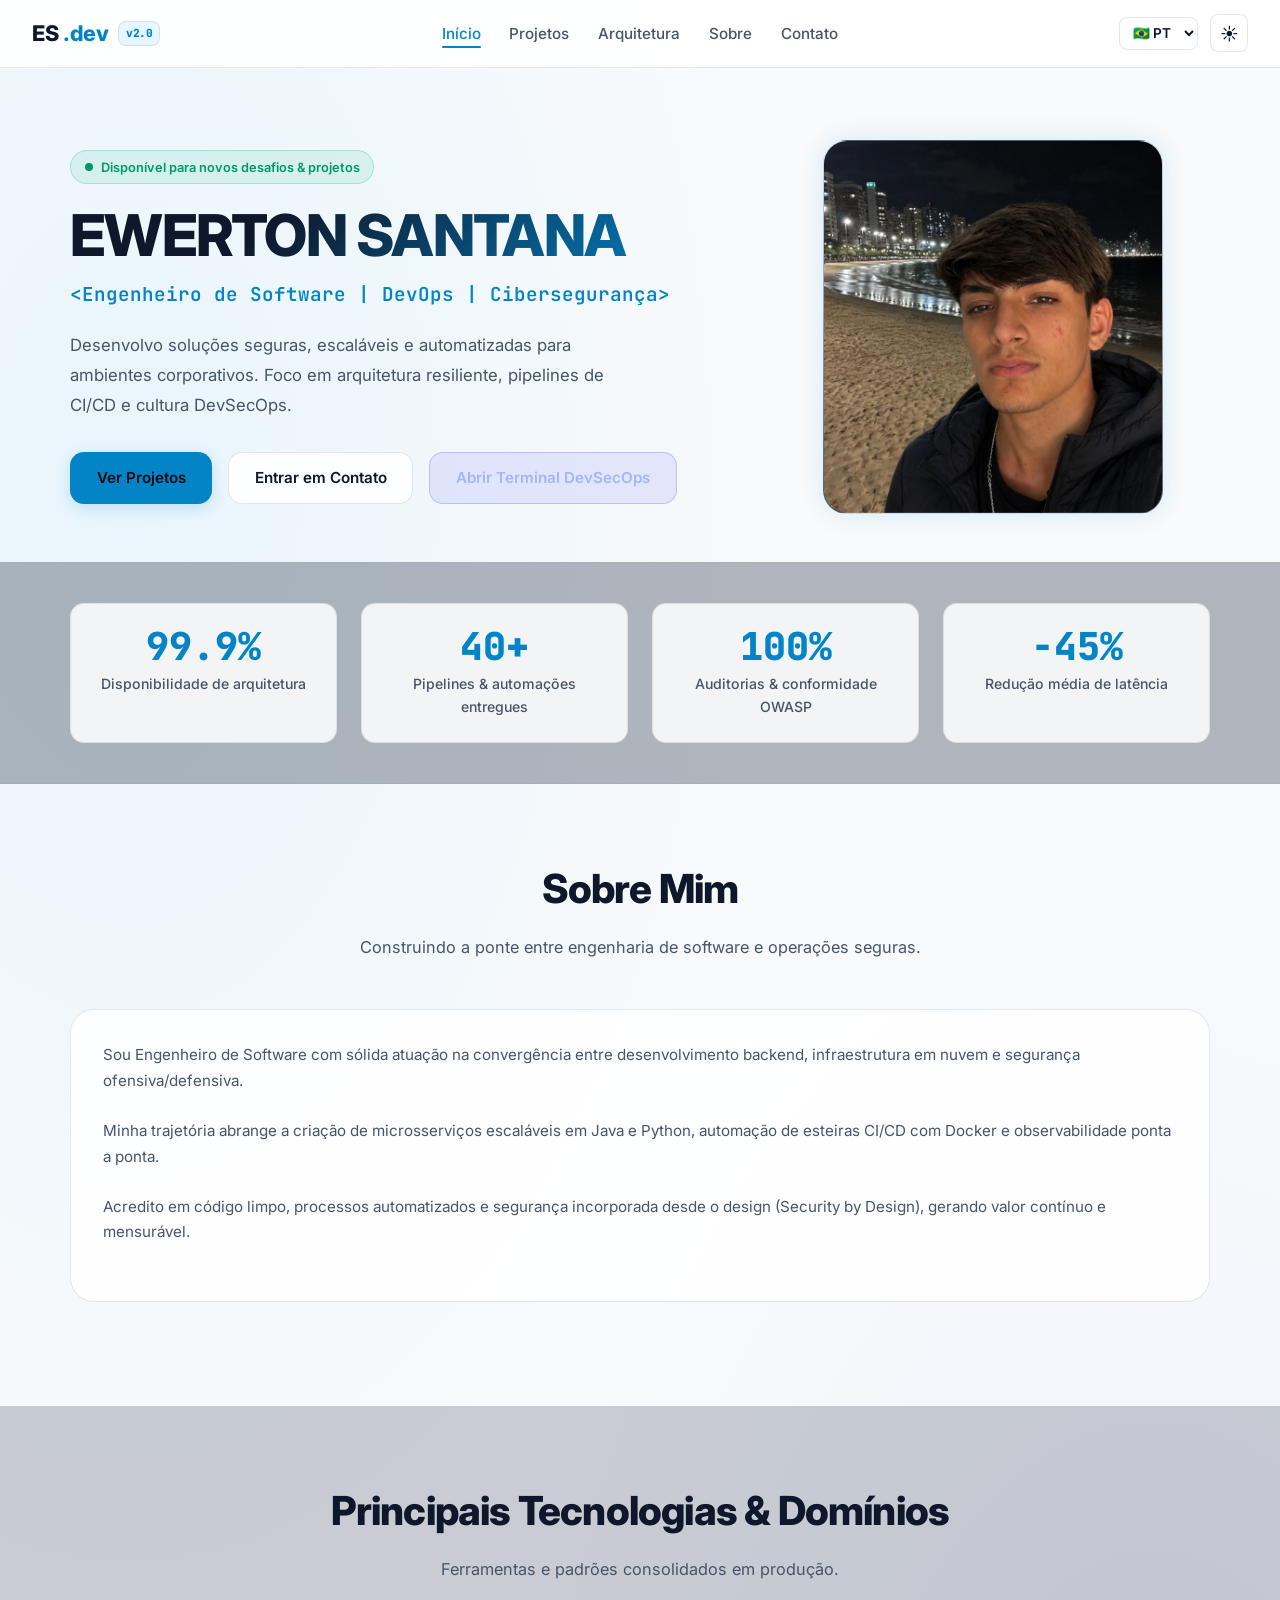
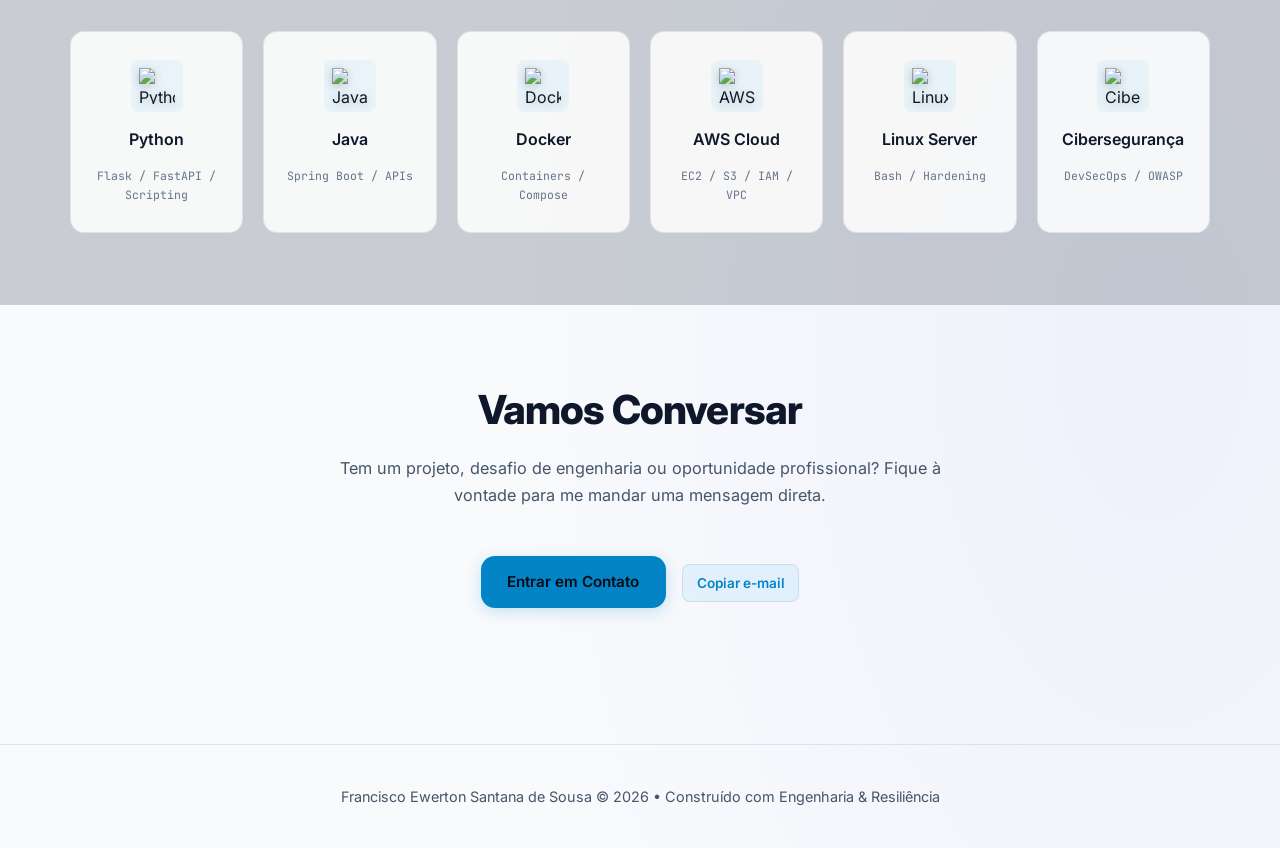
==== commit 89e7c99f: "Atualiza completamente o projeto" ====
--- a/index.html
+++ b/index.html
@@ -1,137 +1,241 @@
-<!DOCTYPE html>
-<html lang="pt-BR">
-<head>
-    <meta charset="UTF-8">
-    <meta name="viewport" content="width=device-width, initial-scale=1.0">
-    <title>Ewerton Santana | Engenheiro de Software</title>
-    
-    <link rel="stylesheet" href="style.css">
-    <link rel="shortcut icon" href="img/logo1.png" type="image/x-icon">
-    
-    <link href="https://fonts.googleapis.com/css2?family=Inter:wght@300;400;500;700;800&family=JetBrains+Mono:wght@400;700&display=swap" rel="stylesheet">
-    
-    <script src="https://unpkg.com/i18next/dist/umd/i18next.min.js"></script>
-</head>
-<body>
-
-    <header class="navbar">
-        <div class="logo">ES<span>.dev</span></div>
-        
-        <div class="menu-toggle" id="mobile-menu" aria-label="Abrir menu">
-            <span class="bar"></span>
-            <span class="bar"></span>
-            <span class="bar"></span>
-        </div>
-
-        <nav class="nav-menu">
-            <ul class="menu-links">
-                <li><a href="#" data-i18n="nav_inicio">Início</a></li>
-                <li><a href="projetos.html" data-i18n="nav_projetos">Projetos</a></li>
-                <li><a href="Arquitetura.html" data-i18n="nav_arquitetura">Arquitetura</a></li>
-                <li><a href="sobre.html" data-i18n="nav_sobre">Sobre</a></li>
-                <li><a href="contatos.html" data-i18n="nav_contato">Contato</a></li>
-            </ul>
-        </nav>
-
-        <div class="actions">
-            <button id="toggle-theme" aria-label="Alterar tema">🌙</button>
-        </div>
-    </header>
-
-    <main class="content">
-        
-        <section class="hero">
-            <div class="hero-grid">
-                <div class="hero-copy">
-                    <h2 data-i18n="welcome" class="welcome-text">Portfólio Profissional</h2>
-                    <h1>EWERTON SANTANA</h1>
-                    <h4 class="typing-text" data-i18n="cargo">&lt;Engenheiro de Software | DevOps | Cibersegurança&gt;</h4>
-                    <p class="hero-description">
-                        Desenvolvo soluções seguras, escaláveis e automatizadas para ambientes corporativos. Com foco em integração contínua e infraestrutura resiliente, atinjo resultados eficientes e confiáveis.
-                    </p>
-                    <div class="hero-badge">
-                        <img src="" alt="">
-                    </div>
-                </div>
-                <div class="hero-visual">
-                    <div class="hero-photo-wrap">
-                        <img src="img/perfil.jpeg" alt="Foto de Ewerton Santana" class="hero-photo">
-                    </div>
-                </div>
-            </div>
-        </section>
-
-        <section class="about-summary">
-            <div class="container">
-                <h2 data-i18n="nav_sobre">Sobre Mim</h2>
-                <p>
-                    Sou Engenheiro de Software com foco em soluções robustas, segurança e automação. Atuo na convergência entre desenvolvimento, infraestrutura e operações para entregar projetos de alta disponibilidade e desempenho.
-                </p>
-                <p>
-                    Minha experiência inclui arquitetar sistemas escaláveis, implementar pipelines DevOps e fortalecer plataformas com práticas de cibersegurança. Trabalho com análise de requisitos, integração contínua e otimização de processos com atenção à qualidade técnica.
-                </p>
-                <p>
-                    Valorizo disciplina, comunicação clara e resultados mensuráveis. Busco continuamente evoluir por meio de novos desafios e contribuir com projetos estratégicos que tragam impacto real para negócios e usuários.
-                </p>
-                <div class="about-highlights">
-                    <span><strong>Foco:</strong> Cibersegurança & DevOps</span>
-                </div>
-            </div>
-        </section>
-
-        <section class="tech">
-            <h2 data-i18n="tech_titulo" class="section-title">Principais Tecnologias</h2>
-            
-            <div class="grid">
-                <div class="card"><img src="https://img.icons8.com/?size=100&id=ETDhNONw82Nc&format=png&color=000000" alt="Java"><p>Java</p></div>
-                <div class="card"><img src="https://img.icons8.com/?size=100&id=VoXRGxL3ekkk&format=png&color=000000" alt="AWS"><p>AWS</p></div>
-                <div class="card"><img src="https://img.icons8.com/?size=100&id=dwJoQUjh5qoh&format=png&color=000000" alt="SQL"><p>SQL</p></div>
-                <div class="card"><img src="https://img.icons8.com/?size=100&id=22801&format=png&color=000000" alt="Docker"><p>Docker</p></div>
-                <div class="card"><img src="https://img.icons8.com/?size=100&id=38796&format=png&color=000000" alt="Linux"><p>Linux</p></div>
-                <div class="card"><img src="https://img.icons8.com/?size=100&id=rl0sIZNchpNB&format=png&color=000000" alt="Redes"><p>Redes</p></div>
-            </div>
-        </section>
-
-        <section class="contact">
-            <div class="container">
-                <h2 data-i18n="nav_contato">Contatos</h2>
-                <div class="contact-grid">
-                    <a href="https://www.linkedin.com/in/ewerton-sousa2406" target="_blank" rel="noopener" class="contact-card">
-                        <div class="contact-icon">
-                            <img src="https://img.icons8.com/?size=50&id=16166&format=png&color=4DABF7" alt="LinkedIn">
-                        </div>
-                        <div>
-                            <h3>LinkedIn</h3>
-                            <p>Conectar profissionalmente e ver meu histórico de projetos.</p>
-                        </div>
-                    </a>
-                    <a href="https://github.com/Ewerton-ux" target="_blank" rel="noopener" class="contact-card">
-                        <div class="contact-icon">
-                            <img src="https://img.icons8.com/?size=50&id=16318&format=png&color=4DABF7" alt="GitHub">
-                        </div>
-                        <div>
-                            <h3>GitHub</h3>
-                            <p>Explorar repositórios e códigos de projetos técnicos.</p>
-                        </div>
-                    </a>
-                    <a href="contatos.html" class="contact-card">
-                        <div class="contact-icon">
-                            <img src="https://img.icons8.com/?size=50&id=rUgzXdXFnhmg&format=png&color=4DABF7" alt="E-mail">
-                        </div>
-                        <div>
-                            <h3>Contato</h3>
-                            <p>Enviar mensagem direta para discutir oportunidades.</p>
-                        </div>
-                    </a>
-                </div>
-            </div>
-        </section>
-    </main>
-
-    <footer>
-        <p>Francisco Ewerton Santana de Sousa &copy; 2026</p>
-    </footer>
-
-    <script src="script.js" defer></script>
-</body>
+<!DOCTYPE html>
+<html lang="pt-BR">
+<head>
+    <meta charset="UTF-8">
+    <meta name="viewport" content="width=device-width, initial-scale=1.0">
+    <meta name="description" content="Portfólio de Ewerton Santana - Engenheiro de Software especializado em Backend, DevOps, Cibersegurança e Cloud Computing.">
+    <meta name="author" content="Francisco Ewerton Santana de Sousa">
+    <title>Ewerton Santana | Engenheiro de Software & DevOps</title>
+    
+    <link rel="shortcut icon" href="img/logo1.png" type="image/x-icon">
+    <link rel="stylesheet" href="style.css">
+    
+    <!-- Google Fonts modernos -->
+    <link rel="preconnect" href="https://fonts.googleapis.com">
+    <link rel="preconnect" href="https://fonts.gstatic.com" crossorigin>
+    <link href="https://fonts.googleapis.com/css2?family=Inter:wght@300;400;500;600;700;800&family=JetBrains+Mono:wght@400;500;700&display=swap" rel="stylesheet">
+</head>
+<body>
+
+    <!-- NAVBAR NAVEGAÇÃO -->
+    <header class="navbar">
+        <a href="index.html" class="logo">
+            ES<span>.dev</span>
+            <span class="logo-badge">v2.0</span>
+        </a>
+        
+        <nav class="nav-menu">
+            <ul class="menu-links">
+                <li><a href="index.html" class="active" data-i18n="nav_inicio">Início</a></li>
+                <li><a href="projetos.html" data-i18n="nav_projetos">Projetos</a></li>
+                <li><a href="arquitetura.html" data-i18n="nav_arquitetura">Arquitetura</a></li>
+                <li><a href="sobre.html" data-i18n="nav_sobre">Sobre</a></li>
+                <li><a href="contatos.html" data-i18n="nav_contato">Contato</a></li>
+            </ul>
+        </nav>
+
+        <div class="actions">
+            <!-- Seletor de Idioma -->
+            <select id="language-switcher" class="lang-select" aria-label="Selecionar Idioma">
+                <option value="pt">🇧🇷 PT</option>
+                <option value="en">🇺🇸 EN</option>
+            </select>
+
+            <!-- Alternador de Tema Dark/Light -->
+            <button id="toggle-theme" class="theme-toggle-btn" aria-label="Alternar tema">🌙</button>
+            
+            <!-- Menu Hambúrguer Mobile -->
+            <button class="menu-toggle" id="mobile-menu" aria-label="Abrir menu de navegação">
+                <span class="bar"></span>
+                <span class="bar"></span>
+                <span class="bar"></span>
+            </button>
+        </div>
+    </header>
+
+    <main>
+        <!-- HERO SECTION -->
+        <section class="hero">
+            <div class="container hero-grid">
+                <div class="hero-copy">
+                    <div class="status-badge">
+                        <span class="pulse-dot"></span>
+                        <span data-i18n="open_to_work">Disponível para novos desafios & projetos</span>
+                    </div>
+                    
+                    <h1 id="hero-title">EWERTON SANTANA</h1>
+                    <p class="hero-role" data-i18n="hero_role">&lt;Engenheiro de Software | DevOps | Cibersegurança&gt;</p>
+                    <p class="hero-description" data-i18n="hero_description">
+                        Desenvolvo soluções seguras, escaláveis e automatizadas para ambientes corporativos. Foco em arquitetura resiliente, pipelines de CI/CD e cultura DevSecOps.
+                    </p>
+                    
+                    <div class="hero-actions">
+                        <a href="projetos.html" class="btn btn-primary" data-i18n="btn_projects">Ver Projetos</a>
+                        <a href="contatos.html" class="btn btn-secondary" data-i18n="btn_contact">Entrar em Contato</a>
+                        <button type="button" id="open-terminal-btn" class="btn btn-terminal" data-i18n="btn_terminal">
+                            💻 DevSecOps CLI
+                        </button>
+                    </div>
+                </div>
+
+                <div class="hero-visual">
+                    <div class="hero-photo-wrap">
+                        <img src="img/perfil.jpeg" alt="Foto de Ewerton Santana" class="hero-photo">
+                    </div>
+                </div>
+            </div>
+        </section>
+
+        <!-- DEVSECOPS INTERACTIVE CLI TERMINAL -->
+        <section class="container">
+            <div id="devsec-terminal" class="terminal-wrapper hidden">
+                <div class="terminal-header">
+                    <div class="terminal-dots">
+                        <span class="dot dot-red"></span>
+                        <span class="dot dot-yellow"></span>
+                        <span class="dot dot-green"></span>
+                    </div>
+                    <span class="terminal-title">ewerton@es-dev: ~ (bash/python3)</span>
+                    <button type="button" id="terminal-close-btn" class="terminal-close" aria-label="Fechar terminal">✕</button>
+                </div>
+                <div class="terminal-body" id="terminal-body">
+                    <div class="terminal-welcome">
+                        <p><strong>DevSecOps Interactive CLI v2.0.0</strong> - Conectado ao ambiente Python REST API.</p>
+                        <p data-i18n="terminal_hint">Digite 'help' para ver os comandos disponíveis ou 'curl /api/health' para testar a API.</p>
+                    </div>
+                    <div id="terminal-output"></div>
+                    <div class="terminal-input-row">
+                        <span class="cli-prompt">ewerton@es-dev:~$</span>
+                        <input type="text" id="terminal-input" class="terminal-input" autocomplete="off" spellcheck="false" placeholder="help, skills, curl /api/health...">
+                    </div>
+                </div>
+            </div>
+        </section>
+
+        <!-- MÉTRICAS DE ENGENHARIA (KPIS) -->
+        <section class="metrics-section">
+            <div class="container metrics-grid">
+                <div class="metric-card">
+                    <div class="metric-number">99.9%</div>
+                    <div class="metric-label" data-i18n="metrics_uptime">Disponibilidade de arquitetura</div>
+                </div>
+                <div class="metric-card">
+                    <div class="metric-number">40+</div>
+                    <div class="metric-label" data-i18n="metrics_ci_cd">Pipelines & automações entregues</div>
+                </div>
+                <div class="metric-card">
+                    <div class="metric-number">100%</div>
+                    <div class="metric-label" data-i18n="metrics_security">Auditorias & conformidade OWASP</div>
+                </div>
+                <div class="metric-card">
+                    <div class="metric-number">-45%</div>
+                    <div class="metric-label" data-i18n="metrics_latency">Redução média de latência</div>
+                </div>
+            </div>
+        </section>
+
+        <!-- SOBRE MIM RESUMO -->
+        <section class="section">
+            <div class="container">
+                <h2 class="section-title" data-i18n="about_title">Sobre Mim</h2>
+                <p class="section-subtitle">Construindo a ponte entre engenharia de software e operações seguras.</p>
+                
+                <div class="project-card" style="margin-bottom: 2rem;">
+                    <p data-i18n="about_p1">
+                        Sou Engenheiro de Software com sólida atuação na convergência entre desenvolvimento backend, infraestrutura em nuvem e segurança ofensiva/defensiva.
+                    </p>
+                    <p data-i18n="about_p2">
+                        Minha trajetória abrange a criação de microsserviços escaláveis em Java e Python, automação de esteiras CI/CD com Docker e observabilidade ponta a ponta.
+                    </p>
+                    <p data-i18n="about_p3">
+                        Acredito em código limpo, processos automatizados e segurança incorporada desde o design (Security by Design), gerando valor contínuo e mensurável.
+                    </p>
+                </div>
+            </div>
+        </section>
+
+        <!-- PRINCIPAIS TECNOLOGIAS -->
+        <section class="section" style="background: rgba(11, 21, 40, 0.2);">
+            <div class="container">
+                <h2 class="section-title" data-i18n="tech_title">Principais Tecnologias & Stacks</h2>
+                <p class="section-subtitle">Ferramentas e padrões consolidados em produção.</p>
+                
+                <div class="tech-grid">
+                    <div class="tech-card">
+                        <div class="tech-icon-wrap">
+                            <img src="https://img.icons8.com/?size=100&id=13441&format=png&color=38BDF8" alt="Python">
+                        </div>
+                        <h4>Python</h4>
+                        <span class="tech-tag">Flask / FastAPI / Scripting</span>
+                    </div>
+
+                    <div class="tech-card">
+                        <div class="tech-icon-wrap">
+                            <img src="https://img.icons8.com/?size=100&id=ETDhNONw82Nc&format=png&color=38BDF8" alt="Java">
+                        </div>
+                        <h4>Java</h4>
+                        <span class="tech-tag">Spring Boot / APIs</span>
+                    </div>
+
+                    <div class="tech-card">
+                        <div class="tech-icon-wrap">
+                            <img src="https://img.icons8.com/?size=100&id=22801&format=png&color=38BDF8" alt="Docker">
+                        </div>
+                        <h4>Docker</h4>
+                        <span class="tech-tag">Containers / Compose</span>
+                    </div>
+
+                    <div class="tech-card">
+                        <div class="tech-icon-wrap">
+                            <img src="https://img.icons8.com/?size=100&id=VoXRGxL3ekkk&format=png&color=38BDF8" alt="AWS">
+                        </div>
+                        <h4>AWS Cloud</h4>
+                        <span class="tech-tag">EC2 / S3 / IAM / VPC</span>
+                    </div>
+
+                    <div class="tech-card">
+                        <div class="tech-icon-wrap">
+                            <img src="https://img.icons8.com/?size=100&id=38796&format=png&color=38BDF8" alt="Linux">
+                        </div>
+                        <h4>Linux Server</h4>
+                        <span class="tech-tag">Bash / Hardening</span>
+                    </div>
+
+                    <div class="tech-card">
+                        <div class="tech-icon-wrap">
+                            <img src="https://img.icons8.com/?size=100&id=rl0sIZNchpNB&format=png&color=38BDF8" alt="Cibersegurança">
+                        </div>
+                        <h4>Cibersegurança</h4>
+                        <span class="tech-tag">DevSecOps / OWASP</span>
+                    </div>
+                </div>
+            </div>
+        </section>
+
+        <!-- CALL TO ACTION CONTATO -->
+        <section class="section">
+            <div class="container" style="text-align: center;">
+                <h2 class="section-title" data-i18n="contact_title">Vamos Conversar</h2>
+                <p class="section-subtitle" data-i18n="contact_desc">
+                    Tem um projeto, desafio de engenharia ou oportunidade profissional? Fique à vontade para me mandar uma mensagem direta.
+                </p>
+                <div style="display: flex; justify-content: center; gap: 1rem; flex-wrap: wrap;">
+                    <a href="contatos.html" class="btn btn-primary" data-i18n="btn_contact">Entrar em Contato</a>
+                    <button type="button" class="btn btn-secondary copy-email-btn" data-email="ewerton.santana.dev@gmail.com" data-i18n="copy_email">
+                        Copiar e-mail
+                    </button>
+                </div>
+            </div>
+        </section>
+    </main>
+
+    <footer>
+        <div class="container">
+            <p data-i18n="footer_text">Francisco Ewerton Santana de Sousa &copy; 2026 • Construído com Engenharia & Resiliência</p>
+        </div>
+    </footer>
+
+    <!-- Scripts -->
+    <script src="script.js" defer></script>
+</body>
 </html>
--- a/style.css
+++ b/style.css
@@ -1,570 +1,1149 @@
-:root {
-    --bg-color: #07101f;
-    --header-bg: rgba(8, 13, 26, 0.88);
-    --section-bg: rgba(12, 20, 37, 0.95);
-    --card-bg: rgba(14, 23, 43, 0.94);
-    --text-primary: #eef2ff;
-    --text-secondary: #94a3b8;
-    --accent-color: #60a5fa;
-    --accent-strong: #38bdf8;
-    --border-color: rgba(148, 163, 184, 0.18);
-    --transition: 0.32s ease;
-    --shadow-soft: 0 24px 60px rgba(0, 0, 0, 0.22);
-}
-
-.light-mode {
-    --bg-color: #f8fafc;
-    --header-bg: rgba(255, 255, 255, 0.95);
-    --section-bg: rgba(255, 255, 255, 0.85);
-    --card-bg: rgba(255, 255, 255, 0.97);
-    --text-primary: #0b1120;
-    --text-secondary: #475569;
-    --accent-color: #0f6fff;
-    --accent-strong: #0284c7;
-    --border-color: rgba(148, 163, 184, 0.28);
-}
-
-* {
-    margin: 0;
-    padding: 0;
-    box-sizing: border-box;
-}
-
-html {
-    scroll-behavior: smooth;
-}
-
-body {
-    min-height: 100vh;
-    font-family: 'Inter', sans-serif;
-    color: var(--text-primary);
-    background: radial-gradient(circle at top left, rgba(56, 189, 248, 0.12), transparent 28%),
-                radial-gradient(circle at bottom right, rgba(96, 165, 250, 0.08), transparent 22%),
-                linear-gradient(180deg, #07101f 0%, #090f1b 100%);
-    line-height: 1.7;
-    overflow-x: hidden;
-    transition: background 0.32s ease, color 0.32s ease;
-}
-
-img {
-    max-width: 100%;
-    display: block;
-}
-
-a {
-    color: inherit;
-}
-
-button,
-a,
-input,
-textarea {
-    font: inherit;
-}
-
-.container {
-    width: min(1120px, calc(100% - 3rem));
-    margin: 0 auto;
-}
-
-.navbar {
-    display: flex;
-    justify-content: space-between;
-    align-items: center;
-    gap: 1rem;
-    padding: 1rem 2rem;
-    background: var(--header-bg);
-    backdrop-filter: blur(16px);
-    position: sticky;
-    top: 0;
-    z-index: 1000;
-    border-bottom: 1px solid var(--border-color);
-}
-
-.logo {
-    font-size: 1.5rem;
-    font-weight: 800;
-    letter-spacing: 0.05em;
-}
-
-.logo span {
-    color: var(--accent-color);
-}
-
-.nav-menu {
-    display: flex;
-    align-items: center;
-}
-
-.menu-links {
-    display: flex;
-    list-style: none;
-    gap: 1.8rem;
-}
-
-.menu-links a {
-    text-decoration: none;
-    color: var(--text-secondary);
-    font-weight: 500;
-    transition: color var(--transition);
-}
-
-.menu-links a:hover,
-.menu-links a:focus-visible {
-    color: var(--accent-color);
-}
-
-.menu-toggle {
-    display: none;
-    flex-direction: column;
-    cursor: pointer;
-    gap: 6px;
-}
-
-.bar {
-    width: 26px;
-    height: 3px;
-    background-color: var(--text-primary);
-    border-radius: 999px;
-    transition: transform 0.3s ease, opacity 0.3s ease;
-}
-
-.actions {
-    display: flex;
-    align-items: center;
-    gap: 1rem;
-}
-
-#toggle-theme {
-    background: rgba(255, 255, 255, 0.06);
-    border: 1px solid var(--border-color);
-    border-radius: 999px;
-    padding: 0.8rem 1rem;
-    cursor: pointer;
-    color: var(--text-primary);
-    transition: background var(--transition), border-color var(--transition);
-}
-
-#toggle-theme:hover {
-    background: rgba(255, 255, 255, 0.12);
-    border-color: var(--accent-color);
-}
-
-.hero {
-    position: relative;
-    overflow: hidden;
-    background: linear-gradient(135deg, rgba(9, 19, 41, 0.96), rgba(16, 28, 49, 0.98));
-    border: 1px solid var(--border-color);
-    border-radius: 32px;
-    box-shadow: var(--shadow-soft);
-    padding: 5rem 2rem;
-    margin: 2rem auto 3rem;
-}
-
-.hero::before {
-    content: '';
-    position: absolute;
-    top: -30%;
-    right: -20%;
-    width: 380px;
-    height: 380px;
-    background: radial-gradient(circle, rgba(56, 189, 248, 0.18), transparent 55%);
-    pointer-events: none;
-}
-
-.hero::after {
-    content: '';
-    position: absolute;
-    bottom: -20%;
-    left: -18%;
-    width: 260px;
-    height: 260px;
-    background: radial-gradient(circle, rgba(96, 165, 250, 0.14), transparent 50%);
-    pointer-events: none;
-}
-
-.hero-grid {
-    position: relative;
-    z-index: 1;
-    display: grid;
-    grid-template-columns: 1.1fr 0.9fr;
-    align-items: center;
-    gap: 2.5rem;
-    max-width: 1120px;
-    margin: 0 auto;
-}
-
-.hero-copy {
-    text-align: left;
-}
-
-.welcome-text {
-    display: inline-block;
-    font-size: 0.85rem;
-    letter-spacing: 0.35em;
-    text-transform: uppercase;
-    color: var(--accent-color);
-    margin-bottom: 1rem;
-}
-
-.hero h1 {
-    font-size: clamp(3rem, 5vw, 5rem);
-    line-height: 1;
-    letter-spacing: -0.05em;
-    margin-bottom: 1rem;
-}
-
-.hero-description {
-    max-width: 680px;
-    color: var(--text-secondary);
-    font-size: 1.02rem;
-    line-height: 1.9;
-    margin: 1.5rem 0 0;
-}
-
-.typing-text {
-    color: var(--text-secondary);
-    font-family: 'JetBrains Mono', monospace;
-    font-size: 1.05rem;
-}
-
-.hero-badge {
-    margin-top: 2rem;
-}
-
-.hero-visual {
-    display: flex;
-    justify-content: center;
-}
-
-.hero-photo-wrap {
-    width: min(360px, 100%);
-    aspect-ratio: 1 / 1.06;
-    border-radius: 32px;
-    overflow: hidden;
-    border: 1px solid rgba(56, 189, 248, 0.22);
-    box-shadow: var(--shadow-soft);
-    background: linear-gradient(180deg, rgba(56, 189, 248, 0.14), rgba(15, 23, 42, 0.82));
-    animation: float 6s ease-in-out infinite;
-}
-
-.hero-photo {
-    width: 100%;
-    height: 100%;
-    object-fit: cover;
-    display: block;
-}
-
-@keyframes float {
-    0%, 100% { transform: translateY(0); }
-    50% { transform: translateY(-12px); }
-}
-
-.about-summary,
-.tech,
-.contact {
-    background: var(--section-bg);
-    border: 1px solid var(--border-color);
-    border-radius: 26px;
-    box-shadow: var(--shadow-soft);
-    margin: 0 auto 3rem;
-    padding: 3.2rem 2rem;
-}
-
-.about-summary {
-    text-align: left;
-}
-
-.about-summary h2,
-.contact h2,
-.section-title {
-    color: var(--text-primary);
-    font-size: 1.75rem;
-    margin-bottom: 1.5rem;
-}
-
-.about-summary p {
-    max-width: 900px;
-    margin: 0;
-    text-align: justify;
-    color: var(--text-secondary);
-    line-height: 1.85;
-}
-
-.about-highlights {
-    display: inline-flex;
-    align-items: center;
-    gap: 0.75rem;
-    flex-wrap: wrap;
-    margin-top: 1.8rem;
-}
-
-.about-highlights span {
-    background: rgba(56, 189, 248, 0.1);
-    color: var(--accent-color);
-    padding: 0.85rem 1rem;
-    border-radius: 999px;
-    font-weight: 600;
-}
-
-.tech {
-    padding-top: 3.5rem;
-    padding-bottom: 3.5rem;
-}
-
-.grid {
-    display: grid;
-    grid-template-columns: repeat(auto-fit, minmax(140px, 1fr));
-    gap: 1.5rem;
-}
-
-.card {
-    background: rgba(255, 255, 255, 0.04);
-    border: 1px solid var(--border-color);
-    padding: 1.8rem 1rem;
-    border-radius: 22px;
-    text-align: center;
-    transition: transform var(--transition), border-color var(--transition), box-shadow var(--transition);
-}
-
-.card:hover {
-    transform: translateY(-6px);
-    border-color: var(--accent-color);
-    box-shadow: 0 20px 40px rgba(14, 24, 46, 0.22);
-}
-
-.card p {
-    margin-top: 1rem;
-    color: var(--text-primary);
-    font-weight: 600;
-}
-
-.card img {
-    width: 44px;
-    margin: 0 auto;
-    filter: brightness(0) invert(1);
-}
-
-.light-mode .card img {
-    filter: none;
-}
-
-.contact {
-    text-align: center;
-}
-
-.contact-grid {
-    display: grid;
-    grid-template-columns: repeat(auto-fit, minmax(260px, 1fr));
-    gap: 1.4rem;
-    justify-items: center;
-    margin-top: 1.5rem;
-}
-
-.contact-card {
-    display: flex;
-    align-items: center;
-    gap: 1rem;
-    width: 100%;
-    max-width: 460px;
-    padding: 1.35rem 1.1rem;
-    background: rgba(255, 255, 255, 0.04);
-    border: 1px solid var(--border-color);
-    border-radius: 22px;
-    box-shadow: 0 22px 50px rgba(0, 0, 0, 0.12);
-    text-decoration: none;
-    transition: transform var(--transition), border-color var(--transition), background var(--transition);
-}
-
-.contact-card:hover {
-    transform: translateY(-5px);
-    border-color: var(--accent-color);
-    background: rgba(96, 165, 250, 0.12);
-}
-
-.contact-card h3 {
-    margin: 0 0 0.35rem;
-    color: var(--text-primary);
-    font-size: 1.05rem;
-}
-
-.contact-card p {
-    margin: 0;
-    color: var(--text-secondary);
-    line-height: 1.6;
-}
-
-.contact-icon {
-    width: 54px;
-    height: 54px;
-    display: grid;
-    place-items: center;
-    border-radius: 18px;
-    background: rgba(56, 189, 248, 0.15);
-    flex-shrink: 0;
-}
-
-.contact-icon img {
-    width: 28px;
-    filter: brightness(0) invert(1);
-}
-
-.light-mode .contact-icon img {
-    filter: none;
-}
-
-footer {
-    text-align: center;
-    padding: 2rem 0;
-    color: var(--text-secondary);
-}
-
-@media screen and (max-width: 900px) {
-    .navbar {
-        flex-wrap: wrap;
-        padding: 1rem 1.5rem;
-    }
-
-    .menu-links {
-        position: absolute;
-        top: 100%;
-        left: 0;
-        right: 0;
-        flex-direction: column;
-        gap: 1rem;
-        background: var(--header-bg);
-        margin: 0;
-        padding: 1.5rem 2rem;
-        border-bottom: 1px solid var(--border-color);
-        max-height: 0;
-        overflow: hidden;
-        transition: max-height 0.3s ease;
-    }
-
-    .nav-menu.active .menu-links {
-        max-height: 320px;
-    }
-
-    .menu-toggle {
-        display: flex;
-    }
-
-    .actions {
-        order: 3;
-        width: 100%;
-        justify-content: flex-end;
-    }
-
-    .hero,
-    .about-summary,
-    .tech,
-    .contact {
-        margin: 1.5rem 1rem;
-        padding: 2.5rem 1.5rem;
-    }
-
-    .hero-grid {
-        grid-template-columns: 1fr;
-        gap: 1.8rem;
-    }
-
-    .hero-copy {
-        text-align: center;
-    }
-
-    .hero-description {
-        margin: 1.5rem auto 0;
-    }
-
-    .hero-visual {
-        justify-content: center;
-    }
-
-    .hero-photo-wrap {
-        width: min(320px, 100%);
-    }
-}
-
-@media screen and (max-width: 640px) {
-    .hero {
-        padding: 2.5rem 1rem;
-    }
-
-    .hero h1 {
-        font-size: 2.6rem;
-    }
-
-    .hero-description,
-    .about-summary p {
-        font-size: 0.98rem;
-    }
-
-    .menu-links {
-        padding: 1.25rem 1rem;
-    }
-
-    .contact-grid {
-        grid-template-columns: 1fr;
-    }
-}
-
-@media screen and (max-width: 640px) {
-    .hero {
-        padding: 3rem 1.5rem;
-    }
-
-    .hero h1 {
-        font-size: 2.7rem;
-    }
-
-    .hero-content,
-    .about-summary p {
-        text-align: left;
-    }
-
-    .menu-links {
-        padding: 1.25rem 1.5rem;
-    }
-}
-
-::-webkit-scrollbar-track { background: var(--bg-color); }
-::-webkit-scrollbar-thumb { background: var(--accent-color); border-radius: 10px; }
-
-/* ==========================================================================
-   5. RESPONSIVIDADE (MEDIA QUERIES)
-   ========================================================================== */
-@media (max-width: 768px) {
-    .menu-toggle { display: flex; }
-
-    .nav-menu {
-        position: fixed;
-        left: -100%;
-        top: 0;
-        flex-direction: column;
-        background-color: var(--card-bg);
-        width: 75%;
-        height: 100vh;
-        padding-top: 100px;
-        transition: 0.4s;
-        z-index: 1000;
-        box-shadow: 10px 0 20px rgba(0,0,0,0.5);
-    }
-
-    .nav-menu.active { left: 0; }
-
-    .menu-links {
-        flex-direction: column;
-        align-items: center;
-        gap: 35px;
-    }
-
-    .menu-links a { font-size: 1.2rem; }
-
-    /* Hambúrguer animado transformando em X */
-    .menu-toggle.active .bar:nth-child(2) { opacity: 0; }
-    .menu-toggle.active .bar:nth-child(1) { transform: translateY(8px) rotate(45deg); }
-    .menu-toggle.active .bar:nth-child(3) { transform: translateY(-8px) rotate(-45deg); }
-
-    .hero h1 { font-size: 2.2rem; }
-    .grid { grid-template-columns: repeat(2, 1fr); }
+/* ==========================================================================
+   PORTFÓLIO PROFISSIONAL - EWERTON SANTANA
+   Engenheiro de Software | DevOps | Cibersegurança
+   Design System Moderno, Glassmorphism, Dark & Light Mode e Responsivo
+   ========================================================================== */
+
+/* 1. DESIGN TOKENS & VARIÁVEIS */
+:root {
+  --bg-primary: #060b14;
+  --bg-secondary: #0b1528;
+  --bg-card: rgba(13, 23, 42, 0.75);
+  --bg-card-hover: rgba(20, 35, 64, 0.9);
+  --border-color: rgba(56, 189, 248, 0.15);
+  --border-focus: rgba(56, 189, 248, 0.5);
+  --text-primary: #f1f5f9;
+  --text-secondary: #94a3b8;
+  --text-muted: #64748b;
+  --accent: #38bdf8;
+  --accent-glow: rgba(56, 189, 248, 0.25);
+  --accent-secondary: #6366f1;
+  --accent-green: #10b981;
+  --header-bg: rgba(6, 11, 20, 0.85);
+  --terminal-bg: #090e17;
+  --radius-sm: 8px;
+  --radius-md: 14px;
+  --radius-lg: 24px;
+  --radius-full: 9999px;
+  --shadow-sm: 0 4px 12px rgba(0, 0, 0, 0.2);
+  --shadow-glow: 0 0 25px rgba(56, 189, 248, 0.2);
+  --transition: all 0.25s cubic-bezier(0.16, 1, 0.3, 1);
+  --font-main: 'Inter', -apple-system, BlinkMacSystemFont, sans-serif;
+  --font-mono: 'JetBrains Mono', monospace;
+}
+
+/* Modo Claro */
+.light-mode {
+  --bg-primary: #f8fafc;
+  --bg-secondary: #f1f5f9;
+  --bg-card: rgba(255, 255, 255, 0.85);
+  --bg-card-hover: rgba(255, 255, 255, 1);
+  --border-color: rgba(148, 163, 184, 0.25);
+  --border-focus: rgba(14, 111, 255, 0.4);
+  --text-primary: #0f172a;
+  --text-secondary: #475569;
+  --text-muted: #64748b;
+  --accent: #0284c7;
+  --accent-glow: rgba(2, 132, 199, 0.2);
+  --accent-secondary: #4f46e5;
+  --accent-green: #059669;
+  --header-bg: rgba(255, 255, 255, 0.9);
+  --terminal-bg: #1e293b;
+  --shadow-sm: 0 4px 12px rgba(0, 0, 0, 0.06);
+  --shadow-glow: 0 0 25px rgba(2, 132, 199, 0.15);
+}
+
+/* 2. RESET & BASE */
+*, *::before, *::after {
+  margin: 0;
+  padding: 0;
+  box-sizing: border-box;
+}
+
+html {
+  scroll-behavior: smooth;
+  font-size: 16px;
+}
+
+body {
+  min-height: 100vh;
+  font-family: var(--font-main);
+  background-color: var(--bg-primary);
+  color: var(--text-primary);
+  line-height: 1.65;
+  overflow-x: hidden;
+  position: relative;
+  transition: background-color 0.3s ease, color 0.3s ease;
+  background-image: 
+    radial-gradient(at 10% 20%, rgba(56, 189, 248, 0.08) 0px, transparent 40%),
+    radial-gradient(at 90% 80%, rgba(99, 102, 241, 0.06) 0px, transparent 40%);
+}
+
+body.no-scroll {
+  overflow: hidden;
+}
+
+img {
+  max-width: 100%;
+  height: auto;
+  display: block;
+}
+
+a {
+  color: inherit;
+  text-decoration: none;
+  transition: var(--transition);
+}
+
+button, input, select, textarea {
+  font: inherit;
+  color: inherit;
+  outline: none;
+}
+
+.container {
+  width: min(1140px, calc(100% - 2.5rem));
+  margin: 0 auto;
+}
+
+/* 3. HEADER & NAVBAR */
+.navbar {
+  position: sticky;
+  top: 0;
+  z-index: 1000;
+  display: flex;
+  justify-content: space-between;
+  align-items: center;
+  padding: 0.9rem 2rem;
+  background: var(--header-bg);
+  backdrop-filter: blur(16px);
+  -webkit-backdrop-filter: blur(16px);
+  border-bottom: 1px solid var(--border-color);
+  transition: var(--transition);
+}
+
+.logo {
+  font-size: 1.35rem;
+  font-weight: 800;
+  letter-spacing: -0.02em;
+  display: flex;
+  align-items: center;
+  gap: 0.3rem;
+}
+
+.logo span {
+  color: var(--accent);
+}
+
+.logo-badge {
+  font-size: 0.7rem;
+  font-family: var(--font-mono);
+  background: rgba(56, 189, 248, 0.12);
+  color: var(--accent);
+  padding: 0.15rem 0.45rem;
+  border-radius: var(--radius-sm);
+  border: 1px solid var(--border-color);
+  margin-left: 0.3rem;
+}
+
+.nav-menu {
+  display: flex;
+  align-items: center;
+}
+
+.menu-links {
+  display: flex;
+  list-style: none;
+  gap: 1.8rem;
+  align-items: center;
+}
+
+.menu-links a {
+  color: var(--text-secondary);
+  font-weight: 500;
+  font-size: 0.95rem;
+  position: relative;
+  padding: 0.3rem 0;
+}
+
+.menu-links a:hover,
+.menu-links a.active {
+  color: var(--accent);
+}
+
+.menu-links a::after {
+  content: '';
+  position: absolute;
+  bottom: 0;
+  left: 0;
+  width: 0%;
+  height: 2px;
+  background: var(--accent);
+  transition: width 0.25s ease;
+  border-radius: var(--radius-full);
+}
+
+.menu-links a:hover::after,
+.menu-links a.active::after {
+  width: 100%;
+}
+
+.actions {
+  display: flex;
+  align-items: center;
+  gap: 0.75rem;
+}
+
+.lang-select {
+  background: var(--bg-card);
+  border: 1px solid var(--border-color);
+  border-radius: var(--radius-sm);
+  padding: 0.4rem 0.6rem;
+  font-size: 0.85rem;
+  font-weight: 600;
+  cursor: pointer;
+  color: var(--text-primary);
+  transition: var(--transition);
+}
+
+.lang-select:hover {
+  border-color: var(--accent);
+}
+
+.theme-toggle-btn {
+  background: var(--bg-card);
+  border: 1px solid var(--border-color);
+  border-radius: var(--radius-sm);
+  width: 38px;
+  height: 38px;
+  display: flex;
+  align-items: center;
+  justify-content: center;
+  cursor: pointer;
+  font-size: 1.1rem;
+  transition: var(--transition);
+}
+
+.theme-toggle-btn:hover {
+  border-color: var(--accent);
+  transform: translateY(-2px);
+  box-shadow: var(--shadow-glow);
+}
+
+.menu-toggle {
+  display: none;
+  flex-direction: column;
+  justify-content: space-between;
+  width: 28px;
+  height: 20px;
+  cursor: pointer;
+  background: transparent;
+  border: none;
+  z-index: 1001;
+}
+
+.bar {
+  width: 100%;
+  height: 2.5px;
+  background-color: var(--text-primary);
+  border-radius: var(--radius-full);
+  transition: transform 0.3s ease, opacity 0.3s ease;
+}
+
+.menu-toggle.active .bar:nth-child(1) {
+  transform: translateY(8.5px) rotate(45deg);
+}
+
+.menu-toggle.active .bar:nth-child(2) {
+  opacity: 0;
+}
+
+.menu-toggle.active .bar:nth-child(3) {
+  transform: translateY(-8.5px) rotate(-45deg);
+}
+
+.nav-backdrop {
+  display: none;
+  position: fixed;
+  inset: 0;
+  background: rgba(0, 0, 0, 0.65);
+  backdrop-filter: blur(6px);
+  z-index: 998;
+  opacity: 0;
+  transition: opacity 0.3s ease;
+}
+
+.nav-backdrop.active {
+  display: block;
+  opacity: 1;
+}
+
+/* 4. HERO SECTION */
+.hero {
+  padding: 4.5rem 0 3rem;
+  position: relative;
+}
+
+.hero-grid {
+  display: grid;
+  grid-template-columns: 1.2fr 0.8fr;
+  align-items: center;
+  gap: 3.5rem;
+}
+
+.status-badge {
+  display: inline-flex;
+  align-items: center;
+  gap: 0.5rem;
+  padding: 0.35rem 0.85rem;
+  border-radius: var(--radius-full);
+  background: rgba(16, 185, 129, 0.1);
+  border: 1px solid rgba(16, 185, 129, 0.25);
+  color: var(--accent-green);
+  font-size: 0.8rem;
+  font-weight: 600;
+  margin-bottom: 1.2rem;
+}
+
+.pulse-dot {
+  width: 8px;
+  height: 8px;
+  border-radius: 50%;
+  background-color: var(--accent-green);
+  box-shadow: 0 0 0 0 rgba(16, 185, 129, 0.7);
+  animation: pulse 2s infinite;
+}
+
+@keyframes pulse {
+  0% { transform: scale(0.95); box-shadow: 0 0 0 0 rgba(16, 185, 129, 0.7); }
+  70% { transform: scale(1); box-shadow: 0 0 0 8px rgba(16, 185, 129, 0); }
+  100% { transform: scale(0.95); box-shadow: 0 0 0 0 rgba(16, 185, 129, 0); }
+}
+
+.hero-copy h1 {
+  font-size: clamp(2.4rem, 4.5vw, 3.8rem);
+  font-weight: 800;
+  line-height: 1.1;
+  letter-spacing: -0.03em;
+  margin-bottom: 0.75rem;
+  background: linear-gradient(135deg, var(--text-primary) 30%, var(--accent) 100%);
+  -webkit-background-clip: text;
+  -webkit-text-fill-color: transparent;
+}
+
+.hero-role {
+  font-family: var(--font-mono);
+  color: var(--accent);
+  font-size: clamp(0.95rem, 1.8vw, 1.2rem);
+  font-weight: 600;
+  margin-bottom: 1.2rem;
+}
+
+.hero-description {
+  color: var(--text-secondary);
+  font-size: 1.05rem;
+  line-height: 1.8;
+  max-width: 580px;
+  margin-bottom: 2rem;
+}
+
+.hero-actions {
+  display: flex;
+  flex-wrap: wrap;
+  gap: 1rem;
+  align-items: center;
+}
+
+.btn {
+  display: inline-flex;
+  align-items: center;
+  justify-content: center;
+  gap: 0.5rem;
+  padding: 0.75rem 1.6rem;
+  border-radius: var(--radius-md);
+  font-weight: 600;
+  font-size: 0.95rem;
+  cursor: pointer;
+  transition: var(--transition);
+  border: 1px solid transparent;
+}
+
+.btn-primary {
+  background: var(--accent);
+  color: #060b14;
+  box-shadow: 0 4px 16px var(--accent-glow);
+}
+
+.btn-primary:hover {
+  transform: translateY(-2px);
+  box-shadow: 0 6px 22px var(--accent-glow);
+  filter: brightness(1.1);
+}
+
+.btn-secondary {
+  background: var(--bg-card);
+  border: 1px solid var(--border-color);
+  color: var(--text-primary);
+}
+
+.btn-secondary:hover {
+  border-color: var(--accent);
+  background: var(--bg-card-hover);
+  transform: translateY(-2px);
+}
+
+.btn-terminal {
+  background: rgba(99, 102, 241, 0.12);
+  border: 1px solid rgba(99, 102, 241, 0.3);
+  color: #a5b4fc;
+}
+
+.btn-terminal:hover {
+  background: rgba(99, 102, 241, 0.22);
+  border-color: #a5b4fc;
+  color: #fff;
+  transform: translateY(-2px);
+}
+
+.hero-visual {
+  display: flex;
+  justify-content: center;
+  position: relative;
+}
+
+.hero-photo-wrap {
+  position: relative;
+  width: min(340px, 100%);
+  aspect-ratio: 1 / 1.1;
+  border-radius: var(--radius-lg);
+  overflow: hidden;
+  border: 1px solid var(--border-color);
+  background: linear-gradient(180deg, rgba(56, 189, 248, 0.15) 0%, rgba(11, 21, 40, 0.8) 100%);
+  box-shadow: var(--shadow-glow);
+  transition: var(--transition);
+}
+
+.hero-photo-wrap:hover {
+  transform: translateY(-4px);
+  border-color: var(--accent);
+}
+
+.hero-photo {
+  width: 100%;
+  height: 100%;
+  object-fit: cover;
+  object-position: top center;
+}
+
+/* 5. METRICS / KPI GRID */
+.metrics-section {
+  padding: 2.5rem 0;
+  border-top: 1px solid var(--border-color);
+  border-bottom: 1px solid var(--border-color);
+  background: rgba(11, 21, 40, 0.3);
+}
+
+.metrics-grid {
+  display: grid;
+  grid-template-columns: repeat(auto-fit, minmax(220px, 1fr));
+  gap: 1.5rem;
+}
+
+.metric-card {
+  background: var(--bg-card);
+  border: 1px solid var(--border-color);
+  padding: 1.5rem;
+  border-radius: var(--radius-md);
+  text-align: center;
+  transition: var(--transition);
+}
+
+.metric-card:hover {
+  transform: translateY(-3px);
+  border-color: var(--accent);
+  box-shadow: var(--shadow-sm);
+}
+
+.metric-number {
+  font-size: 2.4rem;
+  font-weight: 800;
+  font-family: var(--font-mono);
+  color: var(--accent);
+  margin-bottom: 0.35rem;
+  line-height: 1;
+}
+
+.metric-label {
+  font-size: 0.88rem;
+  color: var(--text-secondary);
+  font-weight: 500;
+}
+
+/* 6. DEVSECOPS CLI TERMINAL */
+.terminal-wrapper {
+  margin: 3.5rem auto 1rem;
+  background: var(--terminal-bg);
+  border: 1px solid var(--border-color);
+  border-radius: var(--radius-md);
+  overflow: hidden;
+  box-shadow: 0 16px 40px rgba(0, 0, 0, 0.5);
+  transition: var(--transition);
+}
+
+.terminal-wrapper.hidden {
+  display: none;
+}
+
+.terminal-header {
+  display: flex;
+  justify-content: space-between;
+  align-items: center;
+  padding: 0.65rem 1rem;
+  background: rgba(0, 0, 0, 0.4);
+  border-bottom: 1px solid rgba(255, 255, 255, 0.08);
+}
+
+.terminal-dots {
+  display: flex;
+  gap: 6px;
+}
+
+.dot {
+  width: 11px;
+  height: 11px;
+  border-radius: 50%;
+}
+
+.dot-red { background: #ef4444; }
+.dot-yellow { background: #f59e0b; }
+.dot-green { background: #10b981; }
+
+.terminal-title {
+  font-family: var(--font-mono);
+  font-size: 0.82rem;
+  color: var(--text-muted);
+}
+
+.terminal-close {
+  background: transparent;
+  border: none;
+  color: var(--text-muted);
+  cursor: pointer;
+  font-size: 1rem;
+}
+
+.terminal-close:hover {
+  color: #ef4444;
+}
+
+.terminal-body {
+  padding: 1.2rem;
+  font-family: var(--font-mono);
+  font-size: 0.88rem;
+  line-height: 1.6;
+  max-height: 380px;
+  overflow-y: auto;
+}
+
+.terminal-welcome {
+  color: var(--text-secondary);
+  margin-bottom: 1rem;
+  border-left: 2px solid var(--accent);
+  padding-left: 0.75rem;
+}
+
+.cli-line {
+  margin-top: 0.4rem;
+}
+
+.cli-prompt {
+  color: var(--accent-green);
+  font-weight: 700;
+}
+
+.cli-user-cmd {
+  color: var(--text-primary);
+  font-weight: 600;
+}
+
+.cli-response {
+  margin-top: 0.35rem;
+  margin-bottom: 0.75rem;
+  color: var(--text-secondary);
+  word-break: break-word;
+}
+
+.cli-highlight { color: #f59e0b; font-weight: 600; }
+.cli-cmd { color: var(--accent); font-weight: 700; }
+.cli-cyan { color: #38bdf8; font-weight: 600; }
+.cli-green { color: #10b981; font-weight: 600; }
+.cli-red { color: #ef4444; font-weight: 600; }
+.cli-link { color: var(--accent); text-decoration: underline; }
+.cli-json {
+  background: rgba(0, 0, 0, 0.35);
+  padding: 0.75rem;
+  border-radius: var(--radius-sm);
+  color: #a5b4fc;
+  font-size: 0.82rem;
+  overflow-x: auto;
+}
+
+.terminal-input-row {
+  display: flex;
+  align-items: center;
+  gap: 0.5rem;
+  margin-top: 0.75rem;
+}
+
+.terminal-input {
+  flex: 1;
+  background: transparent;
+  border: none;
+  font-family: var(--font-mono);
+  font-size: 0.88rem;
+  color: var(--text-primary);
+}
+
+/* 7. SEÇÕES COMUNS & TITLES */
+.section {
+  padding: 4.5rem 0;
+}
+
+.section-title {
+  font-size: clamp(1.8rem, 3.2vw, 2.5rem);
+  font-weight: 800;
+  text-align: center;
+  margin-bottom: 0.75rem;
+  letter-spacing: -0.02em;
+}
+
+.section-subtitle {
+  text-align: center;
+  color: var(--text-secondary);
+  max-width: 620px;
+  margin: 0 auto 3rem;
+  font-size: 1.02rem;
+}
+
+/* 8. GRID DE TECNOLOGIAS */
+.tech-grid {
+  display: grid;
+  grid-template-columns: repeat(auto-fit, minmax(160px, 1fr));
+  gap: 1.25rem;
+}
+
+.tech-card {
+  background: var(--bg-card);
+  border: 1px solid var(--border-color);
+  padding: 1.75rem 1rem;
+  border-radius: var(--radius-md);
+  text-align: center;
+  transition: var(--transition);
+  display: flex;
+  flex-direction: column;
+  align-items: center;
+  gap: 0.85rem;
+}
+
+.tech-card:hover {
+  transform: translateY(-4px);
+  border-color: var(--accent);
+  box-shadow: var(--shadow-glow);
+  background: var(--bg-card-hover);
+}
+
+.tech-icon-wrap {
+  width: 52px;
+  height: 52px;
+  display: flex;
+  align-items: center;
+  justify-content: center;
+  border-radius: var(--radius-sm);
+  background: rgba(56, 189, 248, 0.08);
+}
+
+.tech-card img {
+  width: 36px;
+  height: 36px;
+  filter: drop-shadow(0 2px 4px rgba(0, 0, 0, 0.2));
+}
+
+.tech-card h4 {
+  font-size: 1rem;
+  font-weight: 600;
+}
+
+.tech-tag {
+  font-size: 0.72rem;
+  color: var(--text-muted);
+  font-family: var(--font-mono);
+}
+
+/* 9. PÁGINA DE PROJETOS & FILTROS */
+.filter-bar {
+  display: flex;
+  flex-wrap: wrap;
+  justify-content: center;
+  gap: 0.6rem;
+  margin-bottom: 2.5rem;
+}
+
+.filter-btn {
+  background: var(--bg-card);
+  border: 1px solid var(--border-color);
+  padding: 0.5rem 1.1rem;
+  border-radius: var(--radius-full);
+  font-size: 0.85rem;
+  font-weight: 600;
+  cursor: pointer;
+  color: var(--text-secondary);
+  transition: var(--transition);
+}
+
+.filter-btn:hover,
+.filter-btn.active {
+  background: var(--accent);
+  color: #060b14;
+  border-color: var(--accent);
+  box-shadow: 0 4px 14px var(--accent-glow);
+}
+
+.projects-grid {
+  display: grid;
+  grid-template-columns: repeat(auto-fit, minmax(320px, 1fr));
+  gap: 2rem;
+}
+
+.project-card {
+  background: var(--bg-card);
+  border: 1px solid var(--border-color);
+  border-radius: var(--radius-lg);
+  padding: 2rem;
+  display: flex;
+  flex-direction: column;
+  justify-content: space-between;
+  transition: var(--transition);
+}
+
+.project-card:hover {
+  transform: translateY(-4px);
+  border-color: var(--accent);
+  box-shadow: var(--shadow-glow);
+}
+
+.project-header {
+  margin-bottom: 1rem;
+}
+
+.project-tag-badge {
+  display: inline-block;
+  font-size: 0.75rem;
+  font-family: var(--font-mono);
+  color: var(--accent);
+  background: rgba(56, 189, 248, 0.1);
+  border: 1px solid var(--border-color);
+  padding: 0.25rem 0.65rem;
+  border-radius: var(--radius-full);
+  margin-bottom: 0.75rem;
+}
+
+.project-card h3 {
+  font-size: 1.35rem;
+  font-weight: 700;
+  margin-bottom: 0.75rem;
+  line-height: 1.3;
+}
+
+.project-card p {
+  color: var(--text-secondary);
+  font-size: 0.95rem;
+  line-height: 1.7;
+  margin-bottom: 1.5rem;
+}
+
+.project-tech-pills {
+  display: flex;
+  flex-wrap: wrap;
+  gap: 0.4rem;
+  margin-bottom: 1.5rem;
+}
+
+.tech-pill {
+  font-size: 0.75rem;
+  background: rgba(255, 255, 255, 0.05);
+  border: 1px solid rgba(255, 255, 255, 0.1);
+  padding: 0.2rem 0.6rem;
+  border-radius: var(--radius-sm);
+  color: var(--text-secondary);
+}
+
+.project-metrics-badge {
+  display: flex;
+  align-items: center;
+  gap: 0.4rem;
+  font-size: 0.8rem;
+  font-weight: 600;
+  color: var(--accent-green);
+  background: rgba(16, 185, 129, 0.08);
+  border: 1px solid rgba(16, 185, 129, 0.2);
+  padding: 0.4rem 0.75rem;
+  border-radius: var(--radius-sm);
+  margin-bottom: 1.5rem;
+}
+
+.project-actions {
+  display: flex;
+  gap: 0.8rem;
+}
+
+/* 10. DIAGRAMA DE ARQUITETURA INTERATIVO */
+.arch-blueprint {
+  display: flex;
+  flex-direction: column;
+  gap: 1.5rem;
+  margin-top: 2rem;
+}
+
+.arch-layer {
+  background: var(--bg-card);
+  border: 1px solid var(--border-color);
+  border-radius: var(--radius-md);
+  padding: 1.5rem 2rem;
+  transition: var(--transition);
+  position: relative;
+}
+
+.arch-layer:hover {
+  border-color: var(--accent);
+  box-shadow: var(--shadow-sm);
+  transform: translateX(4px);
+}
+
+.arch-layer-header {
+  display: flex;
+  justify-content: space-between;
+  align-items: center;
+  margin-bottom: 0.5rem;
+}
+
+.arch-layer-number {
+  font-family: var(--font-mono);
+  font-size: 0.75rem;
+  background: var(--accent);
+  color: #060b14;
+  padding: 0.2rem 0.5rem;
+  border-radius: var(--radius-sm);
+  font-weight: 700;
+}
+
+.arch-layer h3 {
+  font-size: 1.2rem;
+  font-weight: 700;
+}
+
+.arch-layer p {
+  color: var(--text-secondary);
+  font-size: 0.95rem;
+  line-height: 1.7;
+}
+
+/* 11. CONTATOS & FORMULÁRIO */
+.contact-grid {
+  display: grid;
+  grid-template-columns: 0.9fr 1.1fr;
+  gap: 2.5rem;
+  margin-top: 2rem;
+}
+
+.contact-info-card {
+  background: var(--bg-card);
+  border: 1px solid var(--border-color);
+  border-radius: var(--radius-lg);
+  padding: 2.2rem;
+  display: flex;
+  flex-direction: column;
+  gap: 1.5rem;
+}
+
+.contact-info-item {
+  display: flex;
+  align-items: center;
+  gap: 1rem;
+}
+
+.contact-info-icon {
+  width: 44px;
+  height: 44px;
+  background: rgba(56, 189, 248, 0.1);
+  border: 1px solid var(--border-color);
+  border-radius: var(--radius-md);
+  display: flex;
+  align-items: center;
+  justify-content: center;
+  font-size: 1.2rem;
+  color: var(--accent);
+  flex-shrink: 0;
+}
+
+.contact-info-text h4 {
+  font-size: 0.9rem;
+  color: var(--text-muted);
+}
+
+.contact-info-text a,
+.contact-info-text p {
+  color: var(--text-primary);
+  font-weight: 600;
+  font-size: 0.95rem;
+}
+
+.copy-email-btn {
+  margin-top: 0.5rem;
+  align-self: flex-start;
+  font-size: 0.85rem;
+  padding: 0.4rem 0.85rem;
+  border-radius: var(--radius-sm);
+  background: rgba(56, 189, 248, 0.1);
+  border: 1px solid var(--border-color);
+  color: var(--accent);
+  cursor: pointer;
+}
+
+.copy-email-btn:hover {
+  background: var(--accent);
+  color: #060b14;
+}
+
+.contact-form-card {
+  background: var(--bg-card);
+  border: 1px solid var(--border-color);
+  border-radius: var(--radius-lg);
+  padding: 2.2rem;
+}
+
+.contact-form {
+  display: flex;
+  flex-direction: column;
+  gap: 1.25rem;
+}
+
+.form-group {
+  display: flex;
+  flex-direction: column;
+  gap: 0.4rem;
+}
+
+.form-group label {
+  font-size: 0.88rem;
+  font-weight: 600;
+  color: var(--text-secondary);
+}
+
+.form-control {
+  background: var(--bg-secondary);
+  border: 1px solid var(--border-color);
+  border-radius: var(--radius-md);
+  padding: 0.85rem 1rem;
+  color: var(--text-primary);
+  transition: var(--transition);
+}
+
+.form-control:focus {
+  border-color: var(--accent);
+  box-shadow: 0 0 0 3px var(--accent-glow);
+}
+
+textarea.form-control {
+  resize: vertical;
+  min-height: 120px;
+}
+
+/* Honeypot anti-spam (invisível para humanos) */
+.honey-field {
+  display: none !important;
+  visibility: hidden;
+}
+
+/* 12. TOAST NOTIFICATIONS */
+.toast-container {
+  position: fixed;
+  bottom: 24px;
+  right: 24px;
+  z-index: 9999;
+  display: flex;
+  flex-direction: column;
+  gap: 10px;
+  pointer-events: none;
+}
+
+.toast {
+  pointer-events: auto;
+  display: flex;
+  align-items: center;
+  gap: 0.75rem;
+  background: var(--bg-secondary);
+  color: var(--text-primary);
+  border: 1px solid var(--border-color);
+  border-radius: var(--radius-md);
+  padding: 0.85rem 1.25rem;
+  font-size: 0.9rem;
+  box-shadow: 0 10px 30px rgba(0, 0, 0, 0.4);
+  transform: translateY(20px);
+  opacity: 0;
+  transition: all 0.3s cubic-bezier(0.16, 1, 0.3, 1);
+}
+
+.toast.visible {
+  transform: translateY(0);
+  opacity: 1;
+}
+
+.toast-success { border-color: var(--accent-green); }
+.toast-error { border-color: #ef4444; }
+.toast-info { border-color: var(--accent); }
+
+.toast-icon {
+  font-weight: bold;
+}
+
+.toast-success .toast-icon { color: var(--accent-green); }
+.toast-error .toast-icon { color: #ef4444; }
+.toast-info .toast-icon { color: var(--accent); }
+
+/* 13. FOOTER */
+footer {
+  border-top: 1px solid var(--border-color);
+  padding: 2.5rem 0;
+  text-align: center;
+  color: var(--text-secondary);
+  font-size: 0.9rem;
+  margin-top: 4rem;
+}
+
+/* ==========================================================================
+   14. RESPONSIVIDADE UNIFICADA (BREAKPOINTS LIMPOS & SEM CONFLITOS)
+   ========================================================================== */
+
+/* Telas Médias / Tablets (<= 992px) */
+@media (max-width: 992px) {
+  .hero-grid {
+    grid-template-columns: 1fr;
+    text-align: center;
+    gap: 2.5rem;
+  }
+
+  .hero-copy {
+    display: flex;
+    flex-direction: column;
+    align-items: center;
+  }
+
+  .hero-actions {
+    justify-content: center;
+  }
+
+  .contact-grid {
+    grid-template-columns: 1fr;
+  }
+}
+
+/* Tablets e Celulares (<= 768px) */
+@media (max-width: 768px) {
+  .navbar {
+    padding: 0.8rem 1.25rem;
+  }
+
+  .menu-toggle {
+    display: flex;
+  }
+
+  .nav-menu {
+    position: fixed;
+    top: 0;
+    right: -100%;
+    width: min(320px, 80vw);
+    height: 100vh;
+    background: var(--header-bg);
+    backdrop-filter: blur(20px);
+    -webkit-backdrop-filter: blur(20px);
+    flex-direction: column;
+    align-items: flex-start;
+    padding: 5.5rem 2rem 2rem;
+    border-left: 1px solid var(--border-color);
+    transition: right 0.35s cubic-bezier(0.16, 1, 0.3, 1);
+    z-index: 1000;
+    box-shadow: -10px 0 30px rgba(0, 0, 0, 0.5);
+  }
+
+  .nav-menu.active {
+    right: 0;
+  }
+
+  .menu-links {
+    flex-direction: column;
+    align-items: flex-start;
+    width: 100%;
+    gap: 1.5rem;
+  }
+
+  .menu-links a {
+    font-size: 1.15rem;
+  }
+
+  .hero {
+    padding: 2.5rem 0 2rem;
+  }
+
+  .hero-photo-wrap {
+    width: min(280px, 80vw);
+  }
+
+  .projects-grid {
+    grid-template-columns: 1fr;
+  }
+
+  .toast-container {
+    left: 16px;
+    right: 16px;
+    bottom: 16px;
+  }
+}
+
+/* Celulares Menores (<= 480px) */
+@media (max-width: 480px) {
+  .container {
+    width: calc(100% - 1.8rem);
+  }
+
+  .hero-actions {
+    flex-direction: column;
+    width: 100%;
+  }
+
+  .hero-actions .btn {
+    width: 100%;
+  }
+
+  .metrics-grid {
+    grid-template-columns: 1fr 1fr;
+    gap: 0.85rem;
+  }
+
+  .metric-card {
+    padding: 1rem 0.5rem;
+  }
+
+  .metric-number {
+    font-size: 1.8rem;
+  }
+
+  .tech-grid {
+    grid-template-columns: repeat(2, 1fr);
+    gap: 0.85rem;
+  }
+
+  .contact-info-card,
+  .contact-form-card {
+    padding: 1.5rem 1.1rem;
+  }
 }
